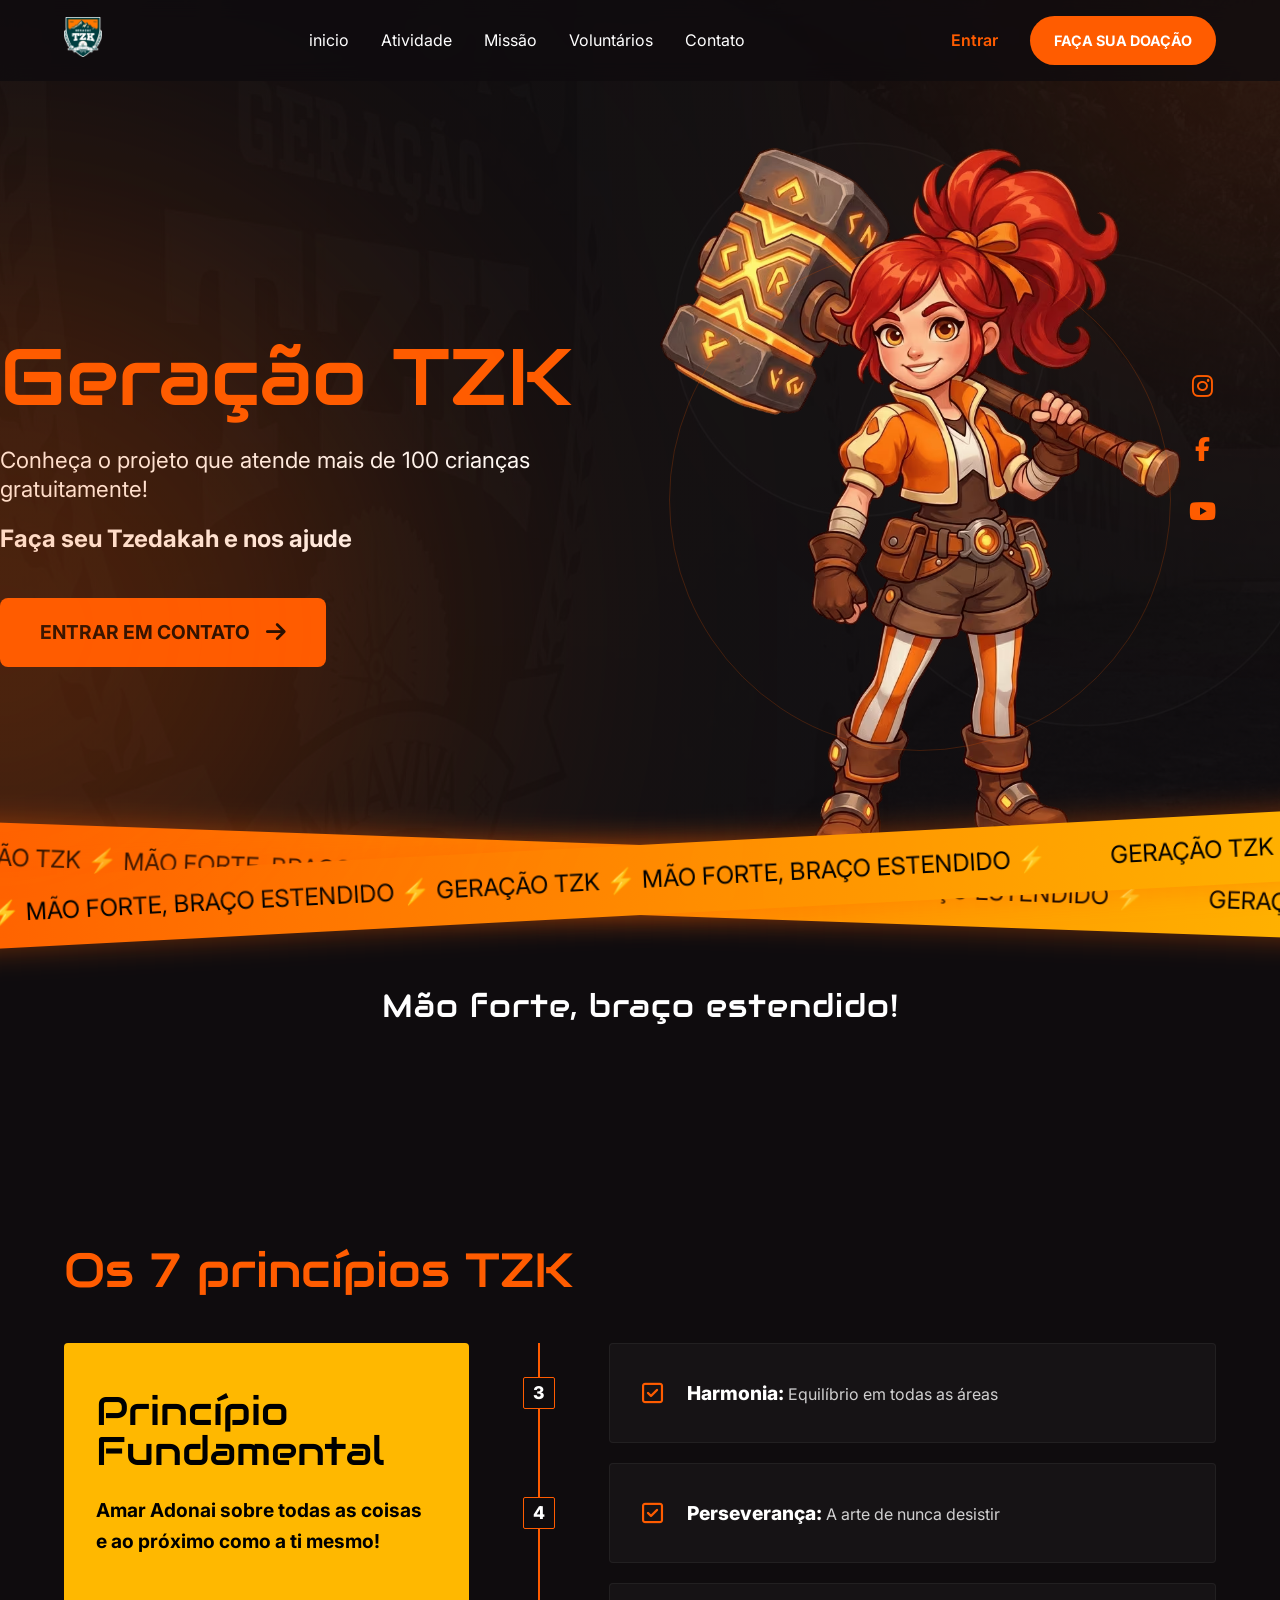
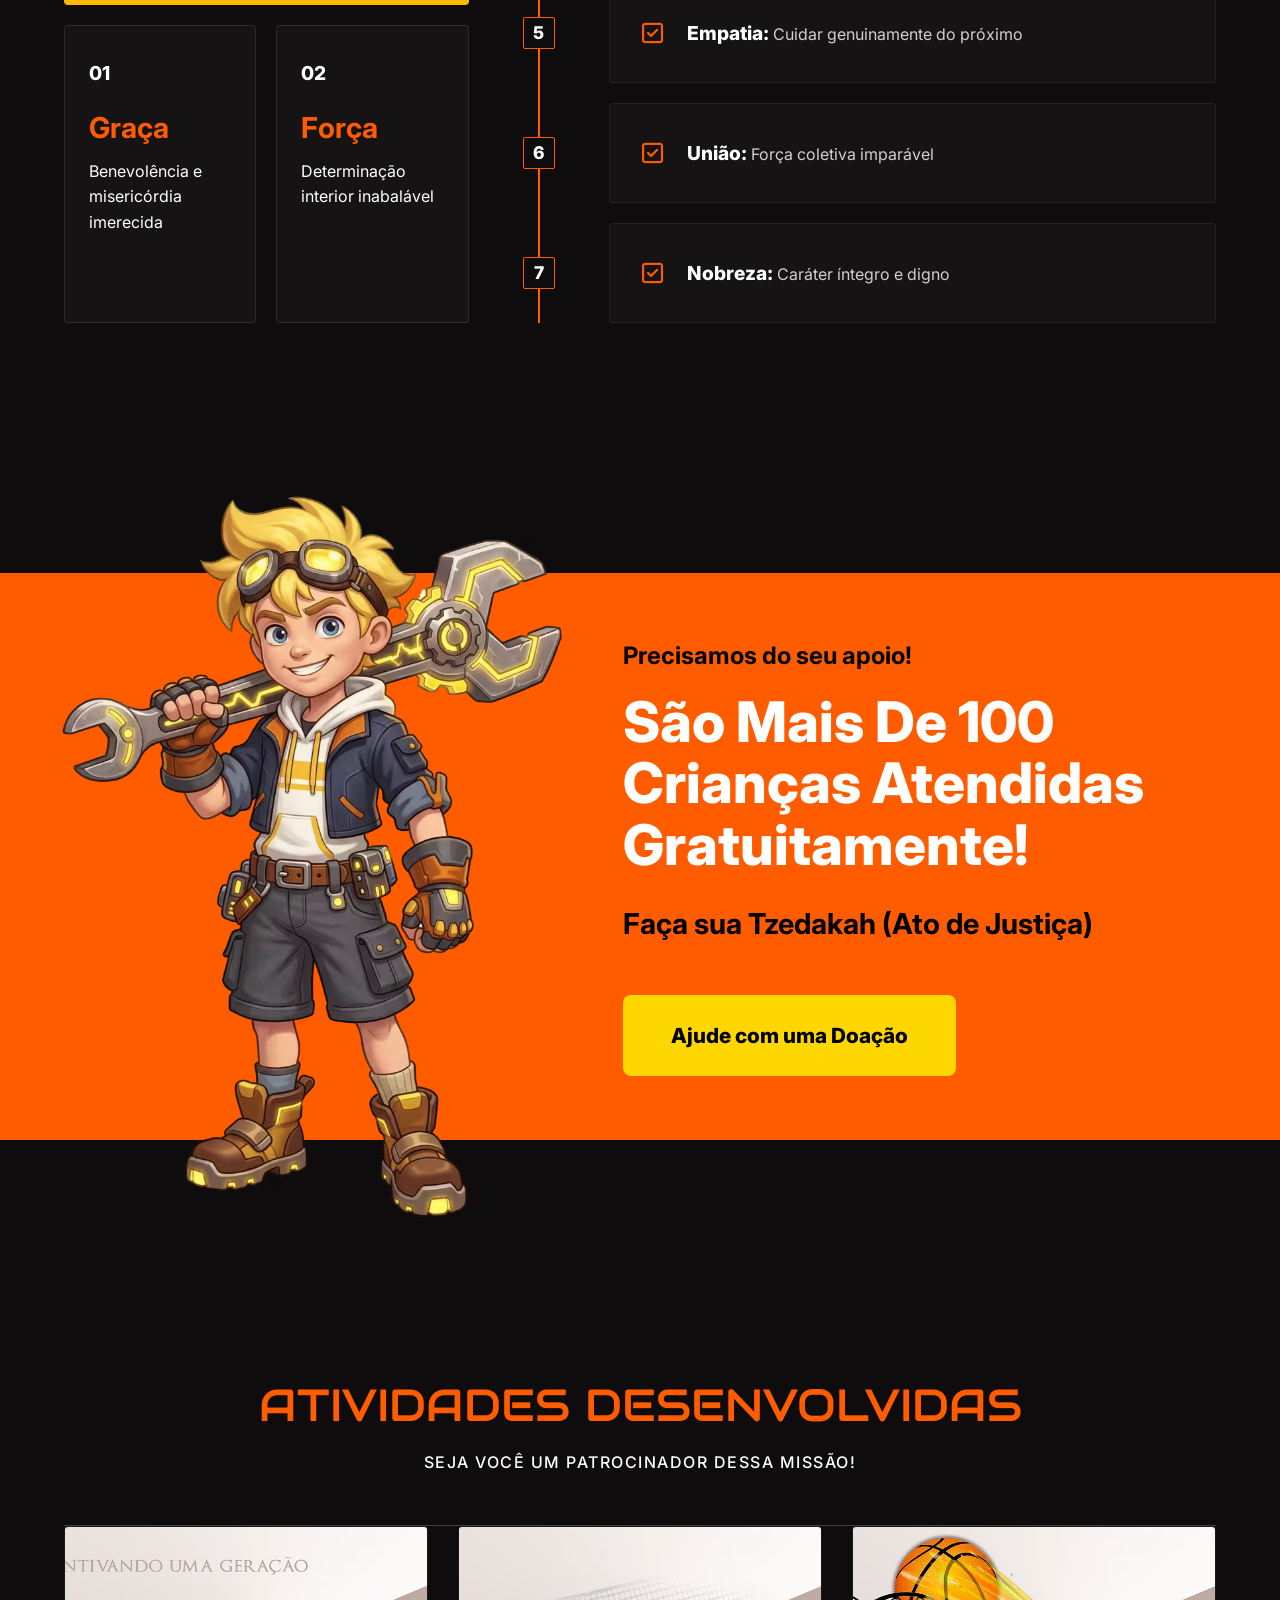
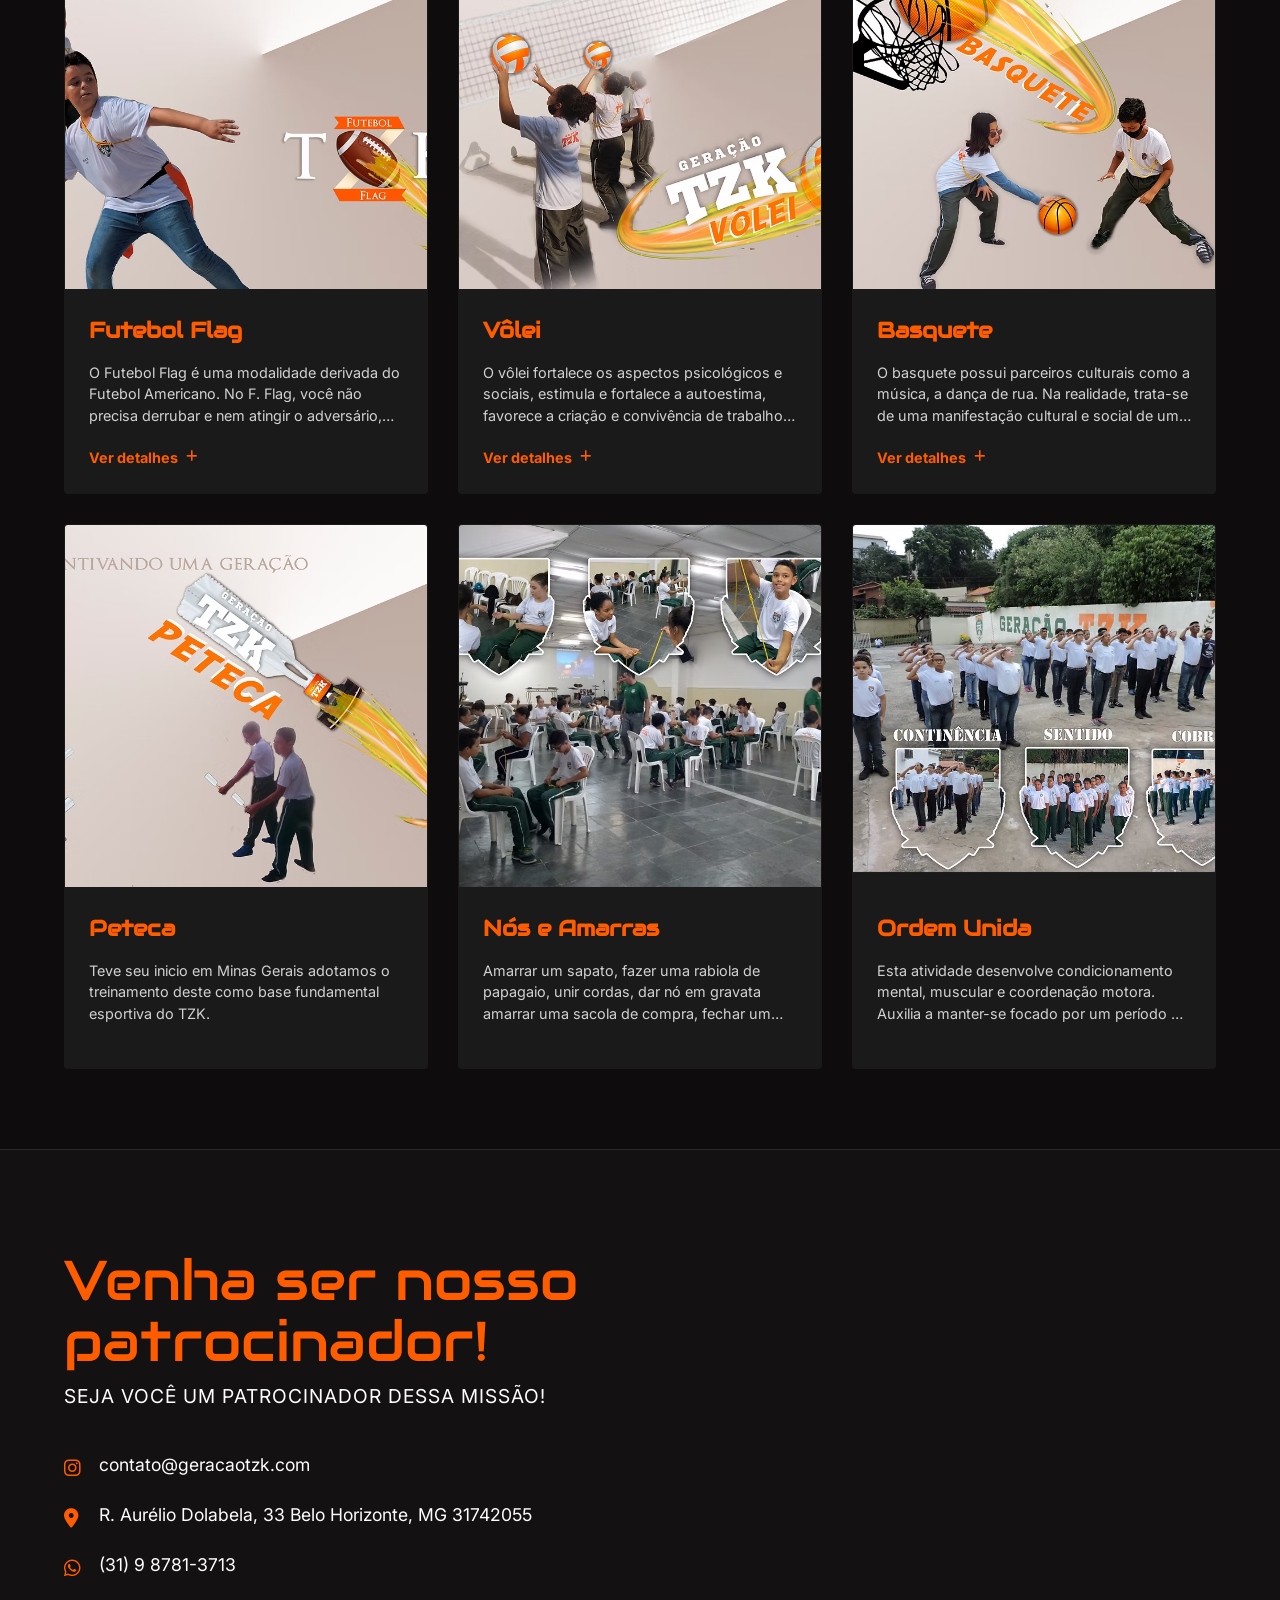
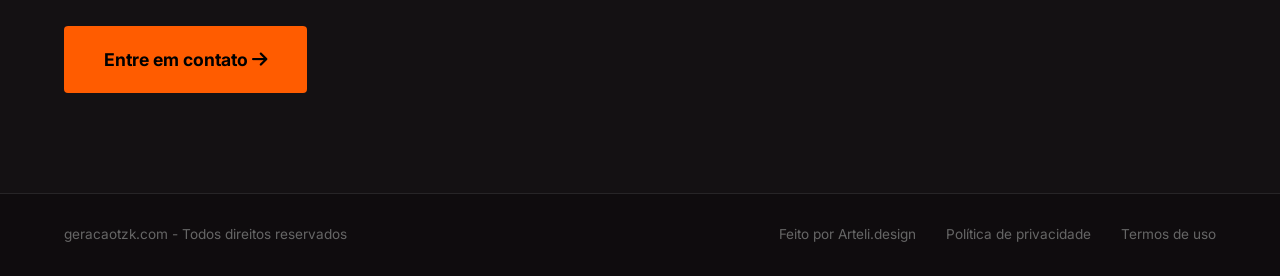
==== index.html @ a8cd104a "Add files via upload" ====
<!DOCTYPE html>
<html lang="pt-br">
<head>
    <meta charset="UTF-8">
    <meta name="viewport" content="width=device-width, initial-scale=1.0">
    <title>Geração TZK - Mão forte, braço estendido!</title>
    <meta name="description" content="Geração TZK - Contribuindo para a educação de jovens através de valores, esportes e atos de justiça (Tzedakah). Conheça nossos projetos sociais em Belo Horizonte.">
    <meta name="keywords" content="Geração TZK, Tzedakah, projeto social, Belo Horizonte, educação de jovens, esportes, voluntariado, doação">
    <link rel="canonical" href="https://geracaotzk.com/">
    
    <!-- Open Graph / Facebook -->
    <meta property="og:type" content="website">
    <meta property="og:url" content="https://geracaotzk.com/">
    <meta property="og:title" content="Geração TZK - Mão forte, braço estendido!">
    <meta property="og:description" content="Contribuindo para a educação de jovens através de valores, esportes e atos de justiça.">
    <meta property="og:image" content="https://geracaotzk.com/Assets/logotipo.png">

    <!-- Twitter -->
    <meta property="twitter:card" content="summary_large_image">
    <meta property="twitter:url" content="https://geracaotzk.com/">
    <meta property="twitter:title" content="Geração TZK - Mão forte, braço estendido!">
    <meta property="twitter:description" content="Contribuindo para a educação de jovens através de valores, esportes e atos de justiça.">
    <meta property="twitter:image" content="https://geracaotzk.com/Assets/logotipo.png">

    <!-- Google Fonts: Inter -->
    <link rel="preconnect" href="https://fonts.googleapis.com">
    <link rel="preconnect" href="https://fonts.gstatic.com" crossorigin>
    <link href="https://fonts.googleapis.com/css2?family=Inter:wght@400;500;600;700;800&family=Audiowide&display=swap" rel="stylesheet">
    <!-- Font Awesome for Icons -->
    <link rel="stylesheet" href="https://cdnjs.cloudflare.com/ajax/libs/font-awesome/6.5.1/css/all.min.css">
    <link rel="stylesheet" href="style2.css?v=2">
</head>
<body>
    <header>
        <div class="glow-container">
            <div class="glow-spot spot-hero-left"></div>
            <div class="glow-spot spot-hero-right"></div>
        </div>
        <nav>
            <div class="container">
                <div class="logo">
                    <img src="./Assets/logotipo.png" alt="Geração TZK Logo">
                </div>
                
                <ul class="nav-links">
                    <li><a href="index.html">inicio</a></li>
                    <li><a href="atividades.html">Atividade</a></li>
                    <li><a href="missao.html">Missão</a></li>
                    <li><a href="voluntarios.html">Voluntários</a></li>
                    <li><a href="index.html#main-footer">Contato</a></li>
                </ul>

                <div class="nav-actions">
                    <a href="#login" class="login-link">Entrar</a>
                    <a href="#doacao" class="donate-btn">FAÇA SUA DOAÇÃO</a>
                </div>

                <div class="mobile-menu-btn">
                    <i class="fa-solid fa-bars"></i>
                </div>
            </div>
        </nav>
    </header>

    <main>
        <!-- Hero Section -->
        <section id="inicio" class="hero">
            <div class="hero-central-glow"></div>
            <div class="container">
                <div class="hero-content">
                    <h1>Geração TZK</h1>
                    <p class="subtitle">
                        Conheça o projeto que atende mais de 100 crianças gratuitamente!
                    </p>
                    <p class="cta-text">
                        <strong>Faça seu Tzedakah e nos ajude</strong>
                    </p>
                    <a href="#contato" class="btn-contact">
                        ENTRAR EM CONTATO <i class="fa-solid fa-arrow-right"></i>
                    </a>
                </div>

                <div class="hero-visual">
                    <picture>
                        <source srcset="./Assets/personagens/female_1_full.avif" type="image/avif">
                        <img src="./Assets/personagens/female_1_full.webp" alt="Geração TZK Hero Character">
                    </picture>
                </div>
            </div>

            <!-- Social Sidebar -->
            <div class="social-sidebar">
                <a href="#" target="_blank"><i class="fa-brands fa-instagram"></i></a>
                <a href="#" target="_blank"><i class="fa-brands fa-facebook-f"></i></a>
                <a href="#" target="_blank"><i class="fa-brands fa-youtube"></i></a>
            </div>
        </section>

        <!-- Divider Section (Marquee) -->
        <section class="divider-section">
            <div class="marquee-wrapper">
                <div class="textoinfinito marquee-bar">
                    <span>Geração TZK ⚡ Mão forte, braço estendido ⚡ Geração TZK ⚡ Mão forte, braço estendido ⚡</span>
                </div>
                <div class="textoinfinito1 marquee-bar">
                    <span>Geração TZK ⚡ Mão forte, braço estendido ⚡ Geração TZK ⚡ Mão forte, braço estendido ⚡</span>
                </div>
            </div>

            <div class="motto-container">
                <h2 class="audiowide-text">Mão forte, braço estendido!</h2>
            </div>
        </section>

        <!-- 7 Principles Section -->
        <section id="principios" class="principios-section">
            <div class="container">
                <h2 class="section-title">Os 7 princípios TZK</h2>
                
                <div class="principios-grid">
                    <!-- Left Column -->
                    <div class="col-left">
                        <div class="card-fundamental">
                            <h3>Princípio<br>Fundamental</h3>
                            <p>Amar Adonai sobre todas as coisas e ao próximo como a ti mesmo!</p>
                        </div>
                        <div class="cards-row">
                            <div class="card-small">
                                <span class="number">01</span>
                                <h4>Graça</h4>
                                <p>Benevolência e misericórdia imerecida</p>
                            </div>
                            <div class="card-small">
                                <span class="number">02</span>
                                <h4>Força</h4>
                                <p>Determinação interior inabalável</p>
                            </div>
                        </div>
                    </div>

                    <!-- Timeline Column -->
                    <div class="col-timeline">
                        <div class="timeline-line"></div>
                        <div class="timeline-nodes">
                            <div class="node">3</div>
                            <div class="node">4</div>
                            <div class="node">5</div>
                            <div class="node">6</div>
                            <div class="node">7</div>
                        </div>
                    </div>

                    <!-- Right Column -->
                    <div class="col-right">
                        <div class="card-item">
                            <i class="fa-regular fa-square-check"></i>
                            <div class="card-item-content">
                                <h5>Harmonia:</h5>
                                <span>Equilíbrio em todas as áreas</span>
                            </div>
                        </div>
                        <div class="card-item">
                            <i class="fa-regular fa-square-check"></i>
                            <div class="card-item-content">
                                <h5>Perseverança:</h5>
                                <span>A arte de nunca desistir</span>
                            </div>
                        </div>
                        <div class="card-item">
                            <i class="fa-regular fa-square-check"></i>
                            <div class="card-item-content">
                                <h5>Empatia:</h5>
                                <span>Cuidar genuinamente do próximo</span>
                            </div>
                        </div>
                        <div class="card-item">
                            <i class="fa-regular fa-square-check"></i>
                            <div class="card-item-content">
                                <h5>União:</h5>
                                <span>Força coletiva imparável</span>
                            </div>
                        </div>
                        <div class="card-item">
                            <i class="fa-regular fa-square-check"></i>
                            <div class="card-item-content">
                                <h5>Nobreza:</h5>
                                <span>Caráter íntegro e digno</span>
                            </div>
                        </div>
                    </div>
                </div>
            </div>
        </section>

        <!-- Sponsors Section -->
        <section class="sponsors-section">
            <div class="container">
                <div class="sponsors-container">
                    <p class="sponsors-title">Patrocinadores</p>
                    <div class="sponsors-marquee">
                        <!-- Os logotipos serão carregados dinamicamente via Google Sheets -->
                    </div>
                </div>
            </div>
        </section>

        <!-- Support Section -->
        <section class="support-section">
            <div class="support-banner">
                <div class="container support-container">
                    <div class="support-visual">
                        <picture>
                            <source srcset="./Assets/personagens/male_5_full.avif" type="image/avif">
                            <img src="./Assets/personagens/male_5_full.webp" alt="Zet Character SUPPORT" class="pop-out-character">
                        </picture>
                    </div>
                    <div class="support-content">
                        <p class="support-label">Precisamos do seu apoio!</p>
                        <h2 class="support-title">São Mais de 100 Crianças Atendidas Gratuitamente!</h2>
                        <p class="support-sub">Faça sua Tzedakah (Ato de Justiça)</p>
                        <a href="#doacao" class="donate-btn-large">Ajude com uma Doação</a>
                    </div>
                </div>
            </div>
        </section>

        <!-- Activities Section -->
        <section id="atividades" class="activities-section">
            <div class="container">
                <div class="section-header text-center">
                    <h2 class="audiowide-font">Atividades Desenvolvidas</h2>
                    <p>SEJA VOCÊ UM PATROCINADOR DESSA MISSÃO!</p>
                </div>

                <div class="activities-grid">
                    <!-- Activity Card 1 -->
                    <div class="activity-card" data-title="Futebol Flag" data-img="./Assets/atividades/Futebol flag.avif">
                        <div class="card-img-wrapper">
                            <img src="./Assets/atividades/Futebol flag.avif" alt="Futebol Flag">
                        </div>
                        <div class="activity-info">
                            <h3>Futebol Flag</h3>
                            <p class="truncate-text">O Futebol Flag é uma modalidade derivada do Futebol Americano. No F. Flag, você não precisa derrubar e nem atingir o adversário, basta retirar uma das fitas que os atletas usam presas na cintura e a jogada é encerrada. Por consequência é uma modalidade mais acessível e menos “intimidadora” para todas as idades e tipos físicos. Também mais acessível economicamente, afinal, para jogar basta uma bola, cinto de flags e pessoas prontas para se divertir.</p>
                            <div class="ver-detalhes">Ver detalhes <i class="fa-solid fa-plus"></i></div>
                        </div>
                    </div>

                    <!-- Activity Card 2 -->
                    <div class="activity-card" data-title="Vôlei" data-img="./Assets/atividades/volei.avif">
                        <div class="card-img-wrapper">
                            <img src="./Assets/atividades/volei.avif" alt="Vôlei">
                        </div>
                        <div class="activity-info">
                            <h3>Vôlei</h3>
                            <p class="truncate-text">O vôlei fortalece os aspectos psicológicos e sociais, estimula e fortalece a autoestima, favorece a criação e convivência de trabalhos em equipe, valorizando a organização e autodisciplina, fatores colaboradores para o incentivo ao desenvolvimento dos aspectos formadores da cidadania.</p>
                            <div class="ver-detalhes">Ver detalhes <i class="fa-solid fa-plus"></i></div>
                        </div>
                    </div>

                    <!-- Activity Card 3 -->
                    <div class="activity-card" data-title="Basquete" data-img="./Assets/atividades/basquete-v2.avif">
                        <div class="card-img-wrapper">
                            <img src="./Assets/atividades/basquete-v2.avif" alt="Basquete">
                        </div>
                        <div class="activity-info">
                            <h3>Basquete</h3>
                            <p class="truncate-text">O basquete possui parceiros culturais como a música, a dança de rua. Na realidade, trata-se de uma manifestação cultural e social de uma parte da população que faz das artes e dos esportes uma forma de expressão, sociais e culturais.</p>
                            <div class="ver-detalhes">Ver detalhes <i class="fa-solid fa-plus"></i></div>
                        </div>
                    </div>

                    <!-- Activity Card 4 -->
                    <div class="activity-card" data-title="Peteca" data-img="./Assets/atividades/peteca-v2.avif">
                        <div class="card-img-wrapper">
                            <img src="./Assets/atividades/peteca-v2.avif" alt="Peteca">
                        </div>
                        <div class="activity-info">
                            <h3>Peteca</h3>
                            <p class="truncate-text">Teve seu inicio em Minas Gerais adotamos o treinamento deste como base fundamental esportiva do TZK.</p>
                        </div>
                    </div>

                    <!-- Activity Card 5 -->
                    <div class="activity-card" data-title="Nós e Amarras" data-img="./Assets/atividades/amarras-v2.avif">
                        <div class="card-img-wrapper">
                            <img src="./Assets/atividades/amarras-v2.avif" alt="Amarras">
                        </div>
                        <div class="activity-info">
                            <h3>Nós e Amarras</h3>
                            <p class="truncate-text">Amarrar um sapato, fazer uma rabiola de papagaio, unir cordas, dar nó em gravata amarrar uma sacola de compra, fechar um saco de lixo, amarrar uma carga. Veja, em tudo isso se usa nós e amarras. Melhora a concentração e memorização!</p>
                        </div>
                    </div>

                    <!-- Activity Card 6 -->
                    <div class="activity-card" data-title="Ordem Unida" data-img="./Assets/atividades/ordem-v2.avif">
                        <div class="card-img-wrapper">
                            <img src="./Assets/atividades/ordem-v2.avif" alt="Ordem Unida">
                        </div>
                        <div class="activity-info">
                            <h3>Ordem Unida</h3>
                            <p class="truncate-text">Esta atividade desenvolve condicionamento mental, muscular e coordenação motora. Auxilia a manter-se focado por um período de tempo.</p>
                        </div>
                    </div>
                </div>
            </div>
        </section>
    </main>

    <!-- Activity Modal -->
    <div id="activityModal" class="modal">
        <div class="modal-content">
            <span class="close-modal">&times;</span>
            <div class="modal-body">
                <div class="modal-img">
                    <img id="modalImg" src="" alt="">
                </div>
                <div class="modal-text">
                    <h2 id="modalTitle"></h2>
                    <p id="modalDescription"></p>
                </div>
            </div>
        </div>
    </div>

    <!-- Footer Section -->
    <footer id="main-footer" class="main-footer">
        <!-- Main Footer Block -->
        <div class="footer-main-block">
            <div class="container footer-grid">
                <div class="footer-content">
                    <h2 class="audiowide-font">Venha ser nosso<br>patrocinador!</h2>
                    <p class="footer-subtitle">SEJA VOCÊ UM PATROCINADOR DESSA MISSÃO!</p>
                    
                    <div class="footer-contact-list">
                        <div class="contact-item-simple">
                            <i class="fa-brands fa-instagram"></i>
                            <a href="mailto:contato@geracaotzk.com">contato@geracaotzk.com</a>
                        </div>
                        <div class="contact-item-simple">
                            <i class="fa-solid fa-location-dot"></i>
                            <span>R. Aurélio Dolabela, 33 Belo Horizonte, MG 31742055</span>
                        </div>
                        <div class="contact-item-simple">
                            <i class="fa-brands fa-whatsapp"></i>
                            <a href="https://wa.me/5531987813713" target="_blank">(31) 9 8781-3713</a>
                        </div>
                    </div>

                    <a href="https://wa.me/5531987813713" target="_blank" class="cta-btn-footer">
                        Entre em contato <i class="fa-solid fa-arrow-right"></i>
                    </a>
                </div>
                <div class="footer-map">
                    <iframe 
                        src="https://www.google.com/maps/embed?pb=!1m18!1m12!1m3!1d3753.1118679058444!2d-43.92983758963503!3d-19.832961530263654!2m3!1f0!2f0!3f0!3m2!1i1024!2i768!4f13.1!3m3!1m2!1s0xa697a26f554763%3A0x6b772097e3ce013b!2sR.%20Aur%C3%A9lio%20Dolabela%2C%2033%20-%20Floramar%2C%20Belo%20Horizonte%20-%20MG%2C%2031742-055%2C%20Brasil!5e0!3m2!1spt-BR!2sbr!4v1713500000000!5m2!1spt-BR!2sbr" 
                        width="100%" height="350" style="border:0;" allowfullscreen="" loading="lazy" referrerpolicy="no-referrer-when-downgrade">
                    </iframe>
                </div>
            </div>
        </div>

        <!-- Bottom Footer Block -->
        <div class="footer-bottom">
            <div class="container footer-bottom-flex">
                <div class="footer-copy">
                    geracaotzk.com - Todos direitos reservados
                </div>
                <div class="footer-links">
                    <span>Feito por Arteli.design</span>
                    <a href="politica-privacidade.html">Política de privacidade</a>
                    <a href="termos-uso.html">Termos de uso</a>
                </div>
            </div>
        </div>
    </footer>

    <script src="script.js"></script>
</body>
</html>
---- style2.css ----
/* Design System Tokens */
:root {
    --bg-base: #0F0C0E;
    --primary: #FF5C00;
    --primary-hover: #E65300;
    --text-white: #FFFFFF;
    --text-muted: rgba(255, 255, 255, 0.8);
    --font-main: 'Inter', sans-serif;
    --transition: all 0.3s ease;
}

/* Reset */
* {
    margin: 0;
    padding: 0;
    box-sizing: border-box;
}

.audiowide-font {
    font-family: 'Audiowide', cursive !important;
    font-weight: 400 !important; /* Força o peso regular em qualquer tag (h1, h2, etc) */
}

body {
    background-color: var(--bg-base);
    color: var(--text-white);
    font-family: var(--font-main);
    line-height: 1.6;
    overflow-x: hidden;
    position: relative;
}

/* Background Pulsing Glows */
.glow-container {
    position: absolute;
    top: 0;
    left: 0;
    width: 100%;
    height: 100vh;
    z-index: -1;
    pointer-events: none;
    overflow: hidden;
}

.glow-spot {
    position: absolute;
    border-radius: 100%;
    filter: blur(150px);
    mix-blend-mode: screen;
    animation: luz 5s infinite;
    background: var(--primary);
}

.spot-hero-left {
    top: 70%;
    left: 0;
    width: 800px;
    height: 800px;
    opacity: 0.25;
    transform: translate(-50%, -50%);
}

.hero-central-glow {
    position: absolute;
    top: 50%;
    left: 45%;
    transform: translate(-50%, -50%);
    width: 300px;
    height: 360px;
    background: var(--primary);
    filter: blur(120px);
    opacity: 0.3;
    z-index: -1;
    border-radius: 100%;
    mix-blend-mode: screen;
    animation: luz 5s infinite;
    pointer-events: none;
}



.spot-hero-right {
    top: 0;
    right: 0;
    width: 600px;
    height: 600px;
    opacity: 0.15;
    animation-delay: 3s;
    transform: translate(50%, -50%);
}
@keyframes luz {
    0%, 100% { opacity: 0; }
    50% { opacity: 0.3; }
}

a {
    text-decoration: none;
    color: inherit;
    transition: var(--transition);
}

ul {
    list-style: none;
}

button {
    cursor: pointer;
    border: none;
    font-family: inherit;
    transition: var(--transition);
}

/* Layout Containers */
.container {
    max-width: 1440px;
    margin: 0 auto;
    padding: 0 4rem;
}

/* Header */
header {
    position: fixed;
    top: 0;
    left: 0;
    width: 100%;
    z-index: 1000;
    padding: 1rem 0;
    background: transparent;
}

header::before {
    content: '';
    position: absolute;
    top: 0;
    left: 0;
    width: 100%;
    height: 100%;
    background: rgba(15, 12, 14, 0.8);
    backdrop-filter: blur(10px);
    z-index: 1;
}

nav .container {
    display: flex;
    justify-content: space-between;
    align-items: center;
    position: relative;
    z-index: 10;
}

.logo img {
    height: 40px;
}

.nav-links {
    display: flex;
    gap: 2rem;
    align-items: center;
}

.nav-links a:hover {
    color: var(--primary);
}

.nav-actions {
    display: flex;
    align-items: center;
    gap: 2rem;
}

.login-link {
    color: var(--primary);
    font-weight: 600;
}

.donate-btn {
    background-color: var(--primary);
    color: white;
    padding: 0.8rem 1.5rem;
    border-radius: 50px;
    font-weight: 700;
    font-size: 0.9rem;
}

.donate-btn:hover {
    background-color: var(--primary-hover);
    transform: translateY(-2px);
}

/* Hero Section */
.hero {
    min-height: 100vh;
    padding-top: 100px;
    display: flex;
    align-items: center;
    position: relative;
    background: linear-gradient(rgba(15, 12, 14, 0.7), rgba(15, 12, 14, 0.7)), 
                url('./Assets/BG-Desktop.jpg');
    background-size: cover;
    background-position: center;
}

.hero .container {
    display: grid;
    grid-template-columns: 1fr 1fr;
    align-items: center;
    gap: 2rem;
    position: relative;
    z-index: 10;
    padding-left: 0; /* Alinha o conteúdo com o logo no header */
}

.hero-content {
    max-width: 600px;
}

.hero-content h1 {
    font-family: 'Audiowide', cursive; /* Aplicando Audiowide na Hero conforme design premium */
    font-size: 5rem;
    color: var(--primary);
    line-height: 1.1;
    margin-bottom: 1.5rem;
    font-weight: 400; /* Regular */
    text-transform: capitalize;
}

.hero-content .subtitle {
    font-size: 1.4rem;
    margin-bottom: 1rem;
    line-height: 1.3;
}

.hero-content .cta-text {
    font-size: 1.5rem;
    font-weight: 700;
    margin-bottom: 2.5rem;
}

.btn-contact {
    display: inline-flex;
    align-items: center;
    gap: 1rem;
    background-color: var(--primary);
    color: #000;
    padding: 1.2rem 2.5rem;
    border-radius: 8px;
    font-weight: 700;
    font-size: 1.2rem;
}

.btn-contact i {
    font-size: 1.4rem;
}

.btn-contact:hover {
    background-color: var(--primary-hover);
    transform: scale(1.05);
}

/* Hero Right Side */
.hero-visual {
    position: relative;
    display: flex;
    justify-content: center;
    align-items: center;
}

.hero-visual img {
    width: 100%;
    max-width: 600px;
    z-index: 10;
}

.hero-visual::before {
    content: '';
    position: absolute;
    width: 500px;
    height: 500px;
    border-radius: 50%;
    border: 1px solid rgba(255, 92, 0, 0.2);
    z-index: 5;
}

/* Social Sidebar */
.social-sidebar {
    position: absolute;
    right: 4rem;
    top: 50%;
    transform: translateY(-50%);
    display: flex;
    flex-direction: column;
    align-items: center; /* Centraliza os ícones entre si */
    gap: 1.5rem;
    z-index: 10;
}

.social-sidebar a {
    font-size: 1.5rem;
    color: var(--primary);
}

.social-sidebar a:hover {
    color: white;
}

/* Divider Section (Marquee) */
.divider-section {
    position: relative;
    padding: 100px 0;
    margin-top: -120px;
    z-index: 10;
    background-color: transparent;
    overflow: hidden; /* Mantém a correção de sangria lateral */
}

.marquee-wrapper {
    position: relative;
    display: flex;
    align-items: center;
}

.marquee-bar {
    position: absolute;
    width: 120%;
    left: -10%;
    padding: 1rem 0;
    color: #000;
    font-weight: 400; /* Regular */
    font-size: 1.5rem; /* Slogan maior */
    text-transform: uppercase;
    white-space: nowrap;
    display: flex;
    align-items: center;
    box-shadow: 0 0 30px rgba(255, 92, 0, 0.4);
    background: linear-gradient(90deg, #FF5C00, #FFB800, #FF5C00);
    background-size: 200% auto;
    animation: gradientMove 3s linear infinite;
}

@keyframes gradientMove {
    0% { background-position: 0% 50%; }
    100% { background-position: 100% 50%; }
}

.textoinfinito {
    transform: rotate(-3deg);
    z-index: 2;
}

.textoinfinito1 {
    transform: rotate(2deg);
    z-index: 1;
}

.marquee-bar span {
    display: inline-flex;
    padding-right: 2rem;
}

.motto-container {
    text-align: center;
    padding: 0 2rem;
}

.audiowide-text {
    font-family: 'Audiowide', cursive;
    font-size: 2rem;
    color: var(--text-white);
    text-transform: none;
    letter-spacing: 1px;
    margin-top: 80px; /* Aumentado para dar respiro das barras */
    padding-top: 20px;
    font-weight: 400 !important; /* Força o peso regular */
}

/* 7 Principles Section */
.principios-section {
    padding: 100px 0;
    background-color: var(--bg-base);
}

.principios-section .section-title {
    font-family: 'Audiowide', cursive;
    font-size: 3rem;
    color: var(--primary);
    margin-bottom: 25px; 
    text-align: left;
    font-weight: 400; /* Regular */
}

.principios-grid {
    display: grid;
    grid-template-columns: 1fr 60px 1.5fr;
    gap: 40px;
    align-items: stretch; /* Garante que as colunas tenham a mesma altura */
    padding-top: 10px;
}

/* Left Col */
.col-left {
    display: flex;
    flex-direction: column;
    gap: 20px;
}

.card-fundamental {
    background-color: #FFB800;
    color: #000;
    padding: 3rem 2rem;
    border-radius: 4px;
}

.card-fundamental h3 {
    font-family: 'Audiowide', cursive;
    font-size: 2.5rem;
    line-height: 1;
    margin-bottom: 1.5rem;
    font-weight: 400; /* Regular */
}

.card-fundamental p {
    font-weight: 700;
    font-size: 1.2rem;
}

.cards-row {
    flex-grow: 1; /* Faz os cards 01 e 02 preencherem o espaço vertical restante */
    display: grid;
    grid-template-columns: 1fr 1fr;
    gap: 20px;
}

.card-small {
    background: rgba(255, 255, 255, 0.03);
    border: 1px solid rgba(255, 255, 255, 0.1);
    padding: 2rem 1.5rem;
    border-radius: 4px;
    display: flex;
    flex-direction: column;
    height: 100%;
    transition: var(--transition);
}

.card-small:hover {
    border: 1px solid rgba(247, 76, 0, 0.6); /* Borda laranja 60% opacidade no hover */
}

.card-small .number {
    display: block;
    font-size: 1.2rem;
    font-weight: 800;
    margin-bottom: 1rem;
}

.card-small h4 {
    color: var(--primary);
    font-size: 1.8rem;
    margin-bottom: 0.5rem;
}

/* Timeline Col */
.col-timeline {
    position: relative;
    height: 100%;
    display: flex;
    flex-direction: column;
    align-items: center;
}

.timeline-line {
    position: absolute;
    width: 2px;
    background-color: var(--primary);
    top: 0;
    bottom: 0;
    z-index: 1;
}

.timeline-nodes {
    display: flex;
    flex-direction: column;
    gap: 88px; /* Calculado: 100px (min-height do card) + 20px (gap) - 32px (altura do nó) */
    padding-top: 34px; /* Centraliza o primeiro nó (32px) no centro do primeiro card (100px) */
    z-index: 2;
}

.node {
    width: 32px;
    height: 32px;
    background-color: var(--bg-base);
    color: white;
    display: flex;
    justify-content: center;
    align-items: center;
    font-weight: 800;
    font-size: 1.1rem;
    border: 1.5px solid var(--primary);
    border-radius: 2px;
    flex-shrink: 0;
}

/* Right Col */
.col-right {
    display: flex;
    flex-direction: column;
    gap: 20px;
}

.card-item {
    background: rgba(255, 255, 255, 0.03);
    border: 1px solid rgba(255, 255, 255, 0.05);
    padding: 1.2rem 2rem;
    display: flex;
    align-items: center;
    gap: 1.5rem;
    border-radius: 4px;
    min-height: 100px;
    transition: var(--transition);
}

.card-item:hover {
    border: 1px solid rgba(247, 76, 0, 0.6); /* Borda laranja 60% opacidade no hover */
}

.card-item i {
    color: var(--primary);
    font-size: 1.5rem;
}

.card-item h5 {
    font-size: 1.2rem;
    font-weight: 800;
    display: inline;
}

.card-item-content span {
    color: var(--text-muted);
}

/* Sponsors Section */
.sponsors-section {
    padding-bottom: 100px;
}

.sponsors-title {
    color: #000;
    font-size: 1.3rem;
    font-weight: 800;
    margin-bottom: 15px;
    font-family: 'Audiowide', cursive;
    text-transform: uppercase;
    letter-spacing: 1px;
    text-align: center;
}

.sponsors-container {
    background-color: var(--primary);
    padding: 20px 0;
    border-radius: 20px;
    overflow: hidden;
    display: flex;
    flex-direction: column;
    align-items: center;
}

.sponsors-marquee {
    width: 100%;
    display: flex;
    align-items: center;
}

.marquee-unit {
    display: flex;
    align-items: center;
    gap: 0;
    padding-right: 0;
}

.sponsors-marquee img {
    height: 70px;
    width: 180px;
    object-fit: contain;
    opacity: 0.95;
    transition: var(--transition);
    margin: 0 10px;
}

.sponsors-marquee img:hover {
    opacity: 1;
    transform: scale(1.1);
}

/* Responsive updates for sponsors */
@media (max-width: 768px) {
    .sponsors-container {
        padding: 1.5rem 0;
    }
    .sponsors-marquee img {
        height: 35px;
    }
    .sponsors-marquee {
        gap: 2rem;
    }
}
/* Support Section */
.support-section {
    padding: 150px 0; /* Espaço para o transbordo do personagem */
    position: relative;
    background-color: var(--bg-base);
}

.support-banner {
    background-color: var(--primary);
    width: 100%;
}

.support-container {
    display: grid;
    grid-template-columns: 1fr 1.2fr;
    gap: 4rem;
    align-items: center;
    position: relative;
    min-height: 400px;
}

.support-visual {
    position: relative;
    height: 100%;
    display: flex;
    justify-content: flex-end;
    align-items: center;
}

.pop-out-character {
    width: 100%;
    max-width: 550px;
    height: auto;
    position: absolute;
    bottom: -100px; /* Transborda para baixo */
    left: 0;
    z-index: 5;
    /* Fazendo a imagem transbordar para cima também calculando o tamanho */
    transform: scale(1.2); 
    transform-origin: bottom;
}

.support-content {
    padding: 4rem 0;
    z-index: 2;
}

.support-label {
    color: #000;
    font-size: 1.5rem;
    font-weight: 700;
    margin-bottom: 1rem;
}

.support-title {
    color: #FFF;
    font-size: 3.5rem;
    line-height: 1.1;
    margin-bottom: 1.5rem;
    font-weight: 800;
    text-transform: capitalize;
}

.support-sub {
    color: #000;
    font-size: 1.8rem;
    font-weight: 700;
    margin-bottom: 3rem;
}

.donate-btn-large {
    display: inline-block;
    background-color: #FFD700; /* Yellow */
    color: #000;
    padding: 1.5rem 3rem;
    border-radius: 8px;
    font-weight: 800;
    font-size: 1.3rem;
    transition: var(--transition);
}

.donate-btn-large:hover {
    background-color: #FFC000;
    transform: translateY(-5px) scale(1.02);
}

/* Responsividade para Suporte */
@media (max-width: 1024px) {
    .support-container {
        grid-template-columns: 1fr;
        text-align: center;
        padding: 2rem;
        gap: 1rem;
    }
    .support-visual {
        display: flex;
        justify-content: center;
        margin-bottom: 0;
    }

    .support-content {
        padding: 2rem 0;
    }
    .support-visual .pop-out-character {
        max-width: 250px;
        position: relative !important;
        bottom: auto !important;
        left: auto !important;
        transform: none !important;
        margin: 0 auto;
    }
    .support-title {
        font-size: 2.5rem;
    }
}
.section-header {
    text-align: center;
    margin-bottom: 3rem;
}

.section-header h2 {
    color: var(--primary);
    font-family: 'Audiowide', cursive;
    font-size: 2.8rem;
    text-transform: uppercase;
    margin-bottom: 0.5rem;
    font-weight: 400; /* Regular */
}

.section-header p {
    color: var(--text-white);
    font-size: 1rem;
    letter-spacing: 1.5px;
    font-weight: 500;
}

.activities-section {
    padding: 80px 0;
    background-color: var(--bg-base);
}

.activities-grid {
    border-top: 1px solid rgba(255, 255, 255, 0.2);
}

.footer-grid {
    display: grid;
    grid-template-columns: 1.2fr 1fr;
    gap: 60px;
    align-items: center;
}

.footer-content h2 {
    color: var(--primary);
    font-size: 3.5rem;
    line-height: 1.1;
    margin-bottom: 0.5rem;
}

.footer-subtitle {
    color: #FFF;
    font-size: 1.2rem;
    margin-bottom: 2.5rem;
    letter-spacing: 1px;
}

.footer-contact-list {
    margin-bottom: 2.5rem;
    display: flex;
    flex-direction: column;
    gap: 15px;
}

.contact-item-simple {
    display: flex;
    align-items: center;
    gap: 15px;
    color: #FFF;
}

.contact-item-simple i {
    color: var(--primary);
    font-size: 1.2rem;
    width: 20px;
}

.contact-item-simple a,
.contact-item-simple span {
    color: #FFF;
        height: 35px;
    }
    .sponsors-marquee {
        gap: 2rem;
    }
}
/* Support Section */
.support-section {
    padding: 150px 0; /* Espaço para o transbordo do personagem */
    position: relative;
    background-color: var(--bg-base);
}

.support-banner {
    background-color: var(--primary);
    width: 100%;
}

.support-container {
    display: grid;
    grid-template-columns: 1fr 1.2fr;
    gap: 4rem;
    align-items: center;
    position: relative;
    min-height: 400px;
}

.support-visual {
    position: relative;
    height: 100%;
    display: flex;
    justify-content: flex-end;
    align-items: center;
}

.pop-out-character {
    width: 100%;
    max-width: 550px;
    height: auto;
    position: absolute;
    bottom: -100px; /* Transborda para baixo */
    left: 0;
    z-index: 5;
    /* Fazendo a imagem transbordar para cima também calculando o tamanho */
    transform: scale(1.2); 
    transform-origin: bottom;
}

.support-content {
    padding: 4rem 0;
    z-index: 2;
}

.support-label {
    color: #000;
    font-size: 1.5rem;
    font-weight: 700;
    margin-bottom: 1rem;
}

.support-title {
    color: #FFF;
    font-size: 3.5rem;
    line-height: 1.1;
    margin-bottom: 1.5rem;
    font-weight: 800;
    text-transform: capitalize;
}

.support-sub {
    color: #000;
    font-size: 1.8rem;
    font-weight: 700;
    margin-bottom: 3rem;
}

.donate-btn-large {
    display: inline-block;
    background-color: #FFD700; /* Yellow */
    color: #000;
    padding: 1.5rem 3rem;
    border-radius: 8px;
    font-weight: 800;
    font-size: 1.3rem;
    transition: var(--transition);
}

.donate-btn-large:hover {
    background-color: #FFC000;
    transform: translateY(-5px) scale(1.02);
}

/* Responsividade para Suporte */
@media (max-width: 1024px) {
    .support-container {
        grid-template-columns: 1fr;
        text-align: center;
        padding: 2rem;
        gap: 1rem;
    }
    .support-visual {
        display: flex;
        justify-content: center;
        margin-bottom: 0;
    }

    .support-content {
        padding: 2rem 0;
    }
    .support-visual .pop-out-character {
        max-width: 250px;
        position: relative !important;
        bottom: auto !important;
        left: auto !important;
        transform: none !important;
        margin: 0 auto;
    }
    .support-title {
        font-size: 2.5rem;
    }
}
.section-header {
    text-align: center;
    margin-bottom: 3rem;
}

.section-header h2 {
    color: var(--primary);
    font-family: 'Audiowide', cursive;
    font-size: 2.8rem;
    text-transform: uppercase;
    margin-bottom: 0.5rem;
    font-weight: 400; /* Regular */
}

.section-header p {
    color: var(--text-white);
    font-size: 1rem;
    letter-spacing: 1.5px;
    font-weight: 500;
}

.activities-section {
    padding: 80px 0;
    background-color: var(--bg-base);
}

.activities-grid {
    display: grid;
    grid-template-columns: repeat(3, 1fr);
    gap: 30px;
    margin-top: 50px;
}

.activity-card {
    background: #1A1A1A;
    border-radius: 4px;
    overflow: hidden;
    cursor: pointer;
    transition: var(--transition);
    border: 1px solid rgba(255, 92, 0, 0);
    display: flex;
    flex-direction: column;
}

.activity-card:hover {
    transform: translateY(-10px);
    box-shadow: 0 15px 40px rgba(255, 92, 0, 0.2);
    border-color: var(--primary);
}

.card-img-wrapper {
    width: 100%;
    aspect-ratio: 1/1;
    overflow: hidden;
}

.card-img-wrapper img {
    width: 100%;
    height: 100%;
    object-fit: cover;
    transition: var(--transition);
}

.activity-card:hover .card-img-wrapper img {
    transform: scale(1.1);
}

.activity-info {
    padding: 1.5rem;
    flex-grow: 1;
    display: flex;
    flex-direction: column;
}

.activity-info h3 {
    color: var(--primary);
    margin-bottom: 0.8rem;
    font-size: 1.4rem;
    font-family: 'Audiowide', cursive;
}

.truncate-text {
    display: -webkit-box;
    -webkit-line-clamp: 3;
    -webkit-box-orient: vertical;
    overflow: hidden;
    text-overflow: ellipsis;
    font-size: 0.9rem;
    line-height: 1.5;
    color: var(--text-muted);
    margin-bottom: 1.2rem;
}

.ver-detalhes {
    margin-top: auto;
    font-weight: 700;
    font-size: 0.9rem;
    color: var(--primary);
    display: flex;
    align-items: center;
    gap: 0.5rem;
}

.ver-detalhes i {
    font-size: 0.8rem;
    transition: var(--transition);
}

.activity-card:hover .ver-detalhes i {
    transform: translateX(5px);
}

/* Modal Styling */
.modal {
    display: none;
    position: fixed;
    z-index: 2000;
    left: 0;
    top: 0;
    width: 100%;
    height: 100%;
    background-color: rgba(0,0,0,0.95);
    backdrop-filter: blur(10px);
    overflow-y: auto;
    padding: 2rem;
}

.modal-content {
    background-color: #111;
    margin: 2% auto;
    padding: 0;
    border: 1px solid var(--primary);
    width: 95%;
    max-width: 1100px;
    border-radius: 12px;
    position: relative;
    overflow: hidden;
    animation: modalIn 0.4s cubic-bezier(0.165, 0.84, 0.44, 1);
}

@keyframes modalIn {
    from { opacity: 0; transform: scale(0.95) translateY(20px); }
    to { opacity: 1; transform: scale(1) translateY(0); }
}

.close-modal {
    position: absolute;
    right: 25px;
    top: 20px;
    color: #fff;
    font-size: 35px;
    font-weight: bold;
    cursor: pointer;
    z-index: 10;
    line-height: 1;
    width: 40px;
    height: 40px;
    display: flex;
    align-items: center;
    justify-content: center;
    background: rgba(0,0,0,0.5);
    border-radius: 50%;
    transition: var(--transition);
}

.close-modal:hover {
    color: var(--primary);
    background: rgba(255,255,255,0.1);
}

.modal-body {
    display: grid;
    grid-template-columns: 1fr 1fr;
    gap: 0;
}

.modal-img img {
    width: 100%;
    height: 100%;
    max-height: 600px;
    object-fit: cover;
    display: block;
}

.modal-text {
    padding: 4rem;
    display: flex;
    flex-direction: column;
    justify-content: center;
}

.modal-text h2 {
    color: var(--primary);
    font-family: 'Audiowide', sans-serif;
    font-size: 2.8rem;
    margin-bottom: 1.5rem;
    text-transform: uppercase;
}

.modal-text p {
    font-size: 1.15rem;
    line-height: 1.8;
    color: #DDD;
}

/* Modal responsiveness */
@media (max-width: 1024px) {
    .modal-body {
        grid-template-columns: 1fr;
    }
    .modal-img img {
        max-height: 350px;
    }
    .modal-text {
        padding: 2rem;
    }
    .modal-text h2 {
        font-size: 2rem;
    }
}

/* Activities responsiveness */
@media (max-width: 1024px) {
    .activities-grid {
        grid-template-columns: repeat(2, 1fr);
    }
}

@media (max-width: 768px) {
    .activities-grid {
        grid-template-columns: 1fr;
    }
    .support-section {
        padding: 80px 0;
    }
}

/* Footer Styles */
.footer-main-block {
    background-color: #141113;
    padding: 100px 0;
    border-top: 1px solid rgba(255, 255, 255, 0.1);
}

.footer-grid {
    display: grid;
    grid-template-columns: 1.2fr 1fr;
    gap: 60px;
    align-items: center;
}

.footer-content h2 {
    color: var(--primary);
    font-family: 'Audiowide', cursive;
    font-size: 3.5rem;
    line-height: 1.1;
    margin-bottom: 0.5rem;
}

.footer-subtitle {
    color: #FFF;
    font-size: 1.2rem;
    margin-bottom: 2.5rem;
    letter-spacing: 1px;
}

.footer-contact-list {
    margin-bottom: 2.5rem;
    display: flex;
    flex-direction: column;
    gap: 15px;
}

.contact-item-simple {
    display: flex;
    align-items: center;
    gap: 15px;
    color: #FFF;
}

.contact-item-simple i {
    color: var(--primary);
    font-size: 1.2rem;
    width: 20px;
}

.contact-item-simple a,
.contact-item-simple span {
    color: #FFF;
    text-decoration: none;
    font-size: 1.1rem;
}

.cta-btn-footer {
    display: inline-block;
    background-color: var(--primary);
    color: #000;
    padding: 1.2rem 2.5rem;
    border-radius: 4px;
    font-weight: 700;
    font-size: 1.1rem;
    text-decoration: none;
    transition: var(--transition);
}

.cta-btn-footer:hover {
    background-color: var(--primary-hover);
    transform: translateY(-5px);
}

.footer-map iframe {
    border-radius: 8px;
}

.footer-bottom {
    background-color: #0F0C0E;
    padding: 30px 0;
    font-size: 0.85rem;
    color: #666;
    border-top: 1px solid rgba(255, 255, 255, 0.1);
}

.footer-bottom-flex {
    display: flex;
    justify-content: space-between;
    align-items: center;
}

.footer-links {
    display: flex;
    gap: 30px;
    align-items: center;
}

.footer-links a {
    color: #666;
    text-decoration: none;
    transition: color 0.3s;
}

.footer-links a:hover {
    color: var(--primary);
}

/* Footer Responsiveness */
@media (max-width: 1024px) {
    .footer-grid {
        grid-template-columns: 1fr;
        gap: 40px;
    }
}

@media (max-width: 768px) {
    .footer-bottom-flex {
        flex-direction: column;
        gap: 20px;
        text-align: center;
    }
    
    .footer-links {
        flex-direction: column;
        gap: 10px;
    }
}

/* --- Internal Pages Styles --- */
.internal-hero { padding: 160px 0 80px; text-align: center; position: relative; }
.internal-hero h1 { font-family: 'Audiowide', cursive; font-size: 4rem; margin-bottom: 1rem; color: var(--primary); }
.internal-hero p { font-size: 1.2rem; letter-spacing: 2px; }

/* --- Global Responsiveness Fixes --- */
html, body { overflow-x: hidden; width: 100%; max-width: 100vw; position: relative; }
.mobile-menu-btn { display: none; cursor: pointer; font-size: 1.8rem; color: var(--primary); z-index: 1100; }

@media (max-width: 1200px) { 
    .container { padding: 0 40px; } 
    .hero-content h1 { font-size: 4rem; } 
}

@media (max-width: 992px) { 
    .nav-links { 
        position: fixed; 
        top: 0; 
        left: 0; 
        width: 100%; 
        height: 100vh; 
        background: rgba(15, 12, 14, 0.98); 
        backdrop-filter: blur(20px); 
        flex-direction: column; 
        justify-content: center;
        align-items: center;
        gap: 3rem;
        padding: 0; 
        z-index: 1000; 
        transform: translateY(-100%);
        transition: transform 0.4s cubic-bezier(0.77, 0.2, 0.05, 1.0);
    } 
    .nav-links.active { 
        transform: translateY(0); 
    } 
    .nav-links li a {
        font-size: 2.2rem;
        font-family: 'Audiowide', cursive;
        text-transform: uppercase;
        color: var(--text-white);
        transition: var(--transition);
    }
    .mobile-menu-btn { display: block; } 
    .nav-actions { display: none; } 
    
    .hero {
        padding-bottom: 120px !important; /* Make room for marquee and button */
        min-height: auto;
    }
    .hero .container { 
        display: flex; 
        flex-direction: column-reverse; 
        padding-left: 40px !important; 
        padding-right: 40px !important;
        text-align: center;
    } 
    .hero-content {
        max-width: 100%;
    }
    .hero-content h1 {
        margin-bottom: 0.8rem;
    }
    .hero-content .subtitle {
        font-size: 1.1rem;
        margin-bottom: 0.5rem;
    }
    .hero-content .cta-text {
        font-size: 1.2rem;
        margin-bottom: 1.5rem;
    }
    .social-sidebar {
        display: none;
    }

    .principios-grid {
        display: flex;
        flex-direction: column;
        gap: 30px;
    }
    .col-timeline {
        display: none; /* Hide timeline node column */
    }
    .cards-row {
        grid-template-columns: 1fr 1fr; /* Keep side-by-side on mobile */
        gap: 15px;
    }
    .card-small {
        padding: 1.5rem 1rem;
    }
    .card-small h4 {
        font-size: 1.4rem;
    }
}
@media (max-width: 768px) { 
    .hero-content h1 { font-size: 2.6rem; } 
    .hero-visual img { max-width: 300px; }
    .internal-hero { padding: 100px 0 50px; } 
    .internal-hero h1 { font-size: 1.8rem !important; } 
    .activities-grid { grid-template-columns: 1fr; gap: 20px; } 
    .principios-section .section-title { font-size: 1.8rem; text-align: left; } 
    .card-fundamental h3 { font-size: 1.6rem; } 
    .marquee-bar { font-size: 0.9rem; } 
    .sponsors-title { text-align: left; margin-bottom: 15px; font-size: 1.5rem; } 
    .sponsors-container { padding: 20px 0; } 
    .footer-content h2 { font-size: 1.8rem; } 
    .footer-main-block { padding: 40px 0; } 
}
@media (max-width: 480px) { 
    .hero-content h1 { font-size: 2.3rem; } 
    .hero-visual img { max-width: 270px; }
    .nav-links { padding-top: 90px; } 
    .section-title { font-size: 1.6rem !important; } 
    .activities-section .section-title { font-size: 1.5rem !important; } 
    .subtitle { font-size: 1rem; } 
}

/* --- Refinamentos Mobile Extras --- */
@media (max-width: 992px) {
    .spot-hero-left { width: 400px; height: 400px; }
    .spot-hero-right { width: 300px; height: 300px; }
    .hero-central-glow { width: 150px; height: 180px; filter: blur(80px); }
    .activities-section .section-header h2 { font-size: 2rem !important; }
}

@media (max-width: 768px) {
    /* 3 patrocinadores exatos vis�veis na tela e mais colados */
    .sponsors-marquee { gap: 1rem; }
    .sponsors-marquee img { width: 30vw !important; max-width: 130px; height: auto; margin: 0; padding: 0 10px; }
}


@media (max-width: 768px) {
    .textoinfinito { transform: rotate(-6deg) !important; }
    .textoinfinito1 { transform: rotate(5deg) !important; }
}
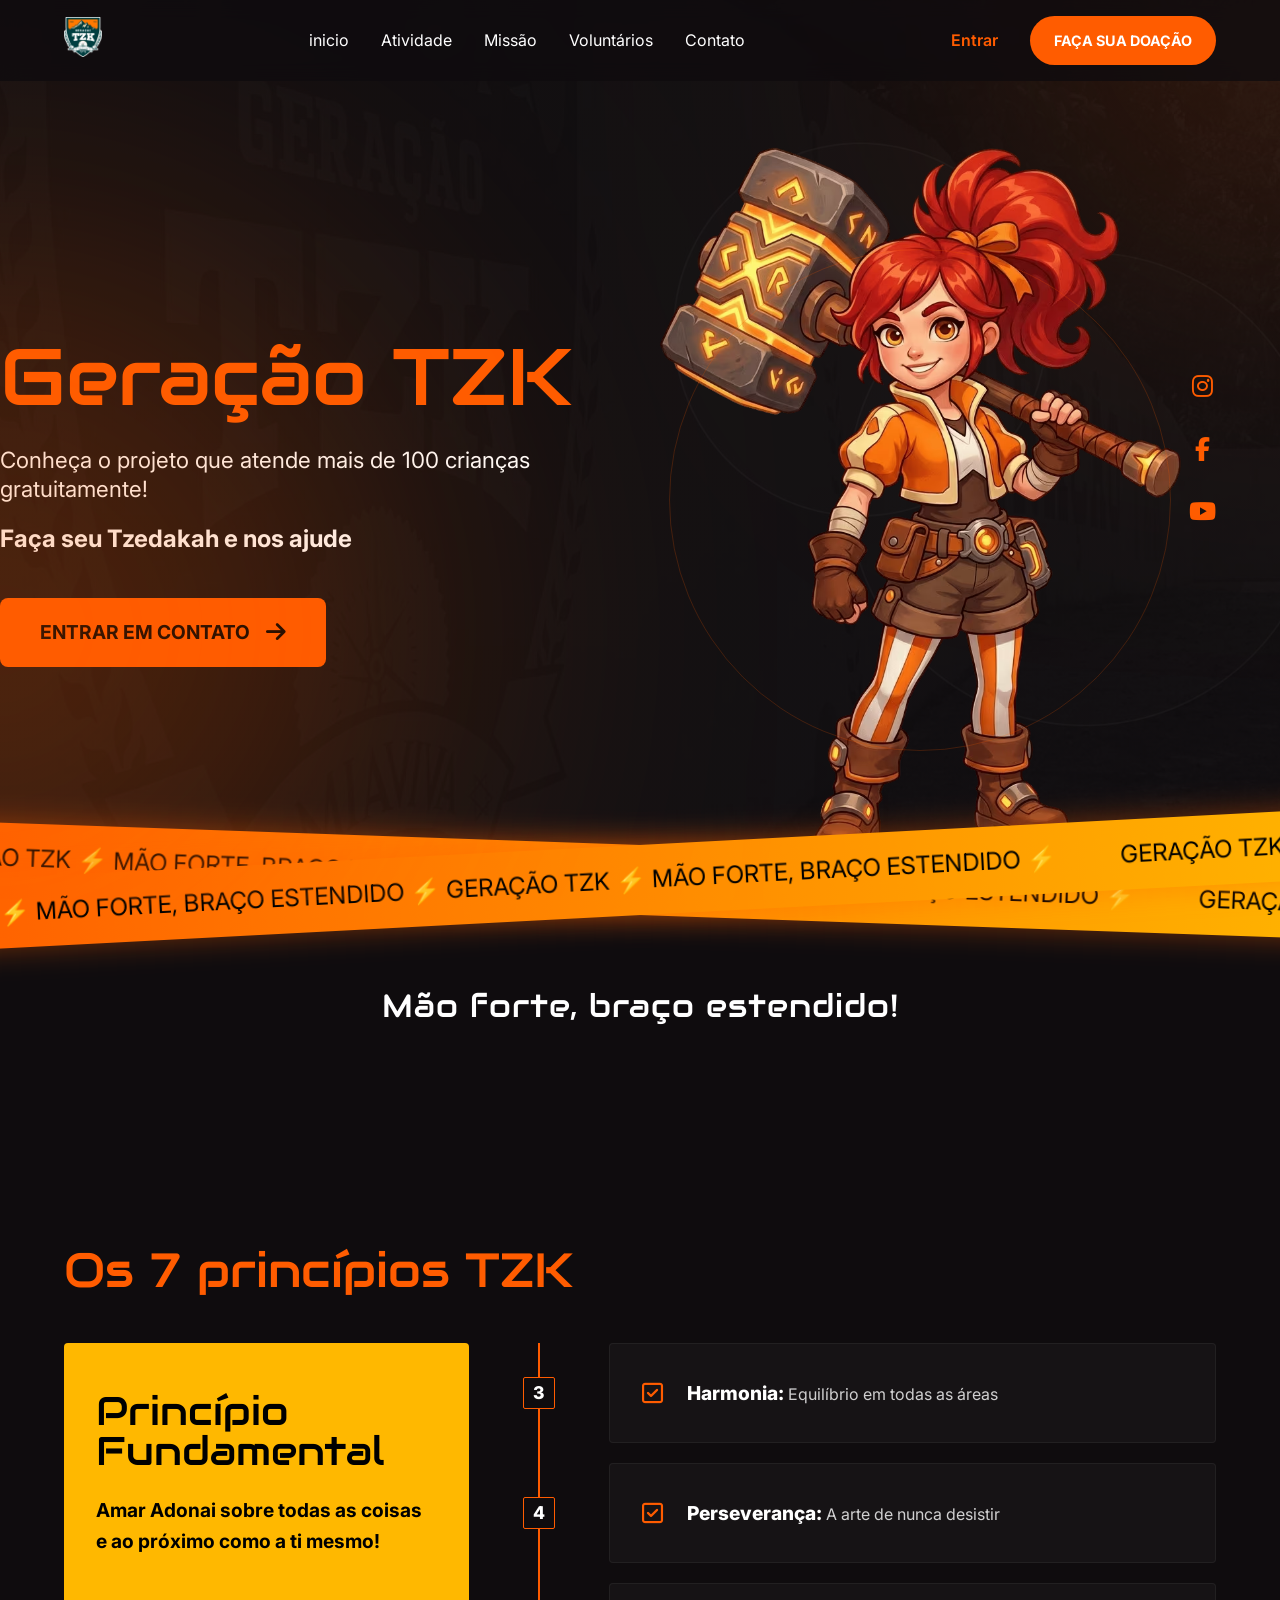
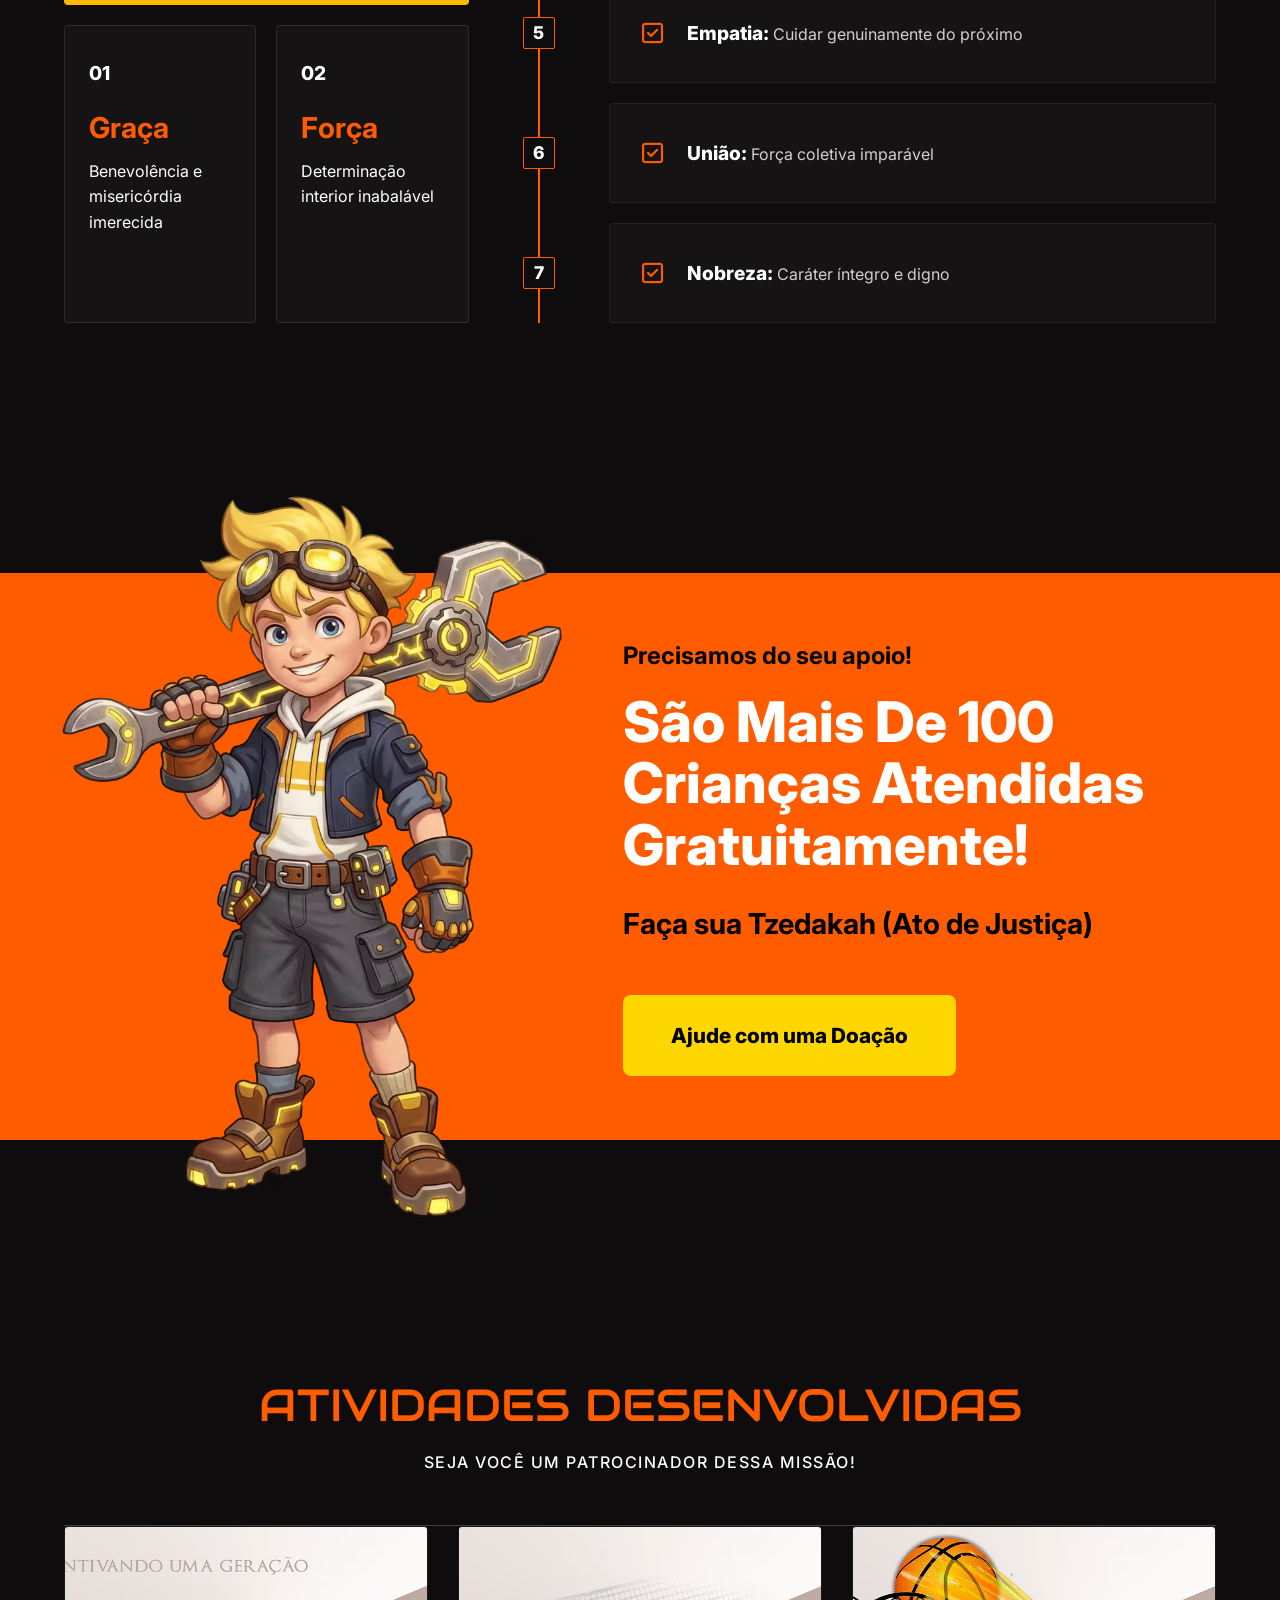
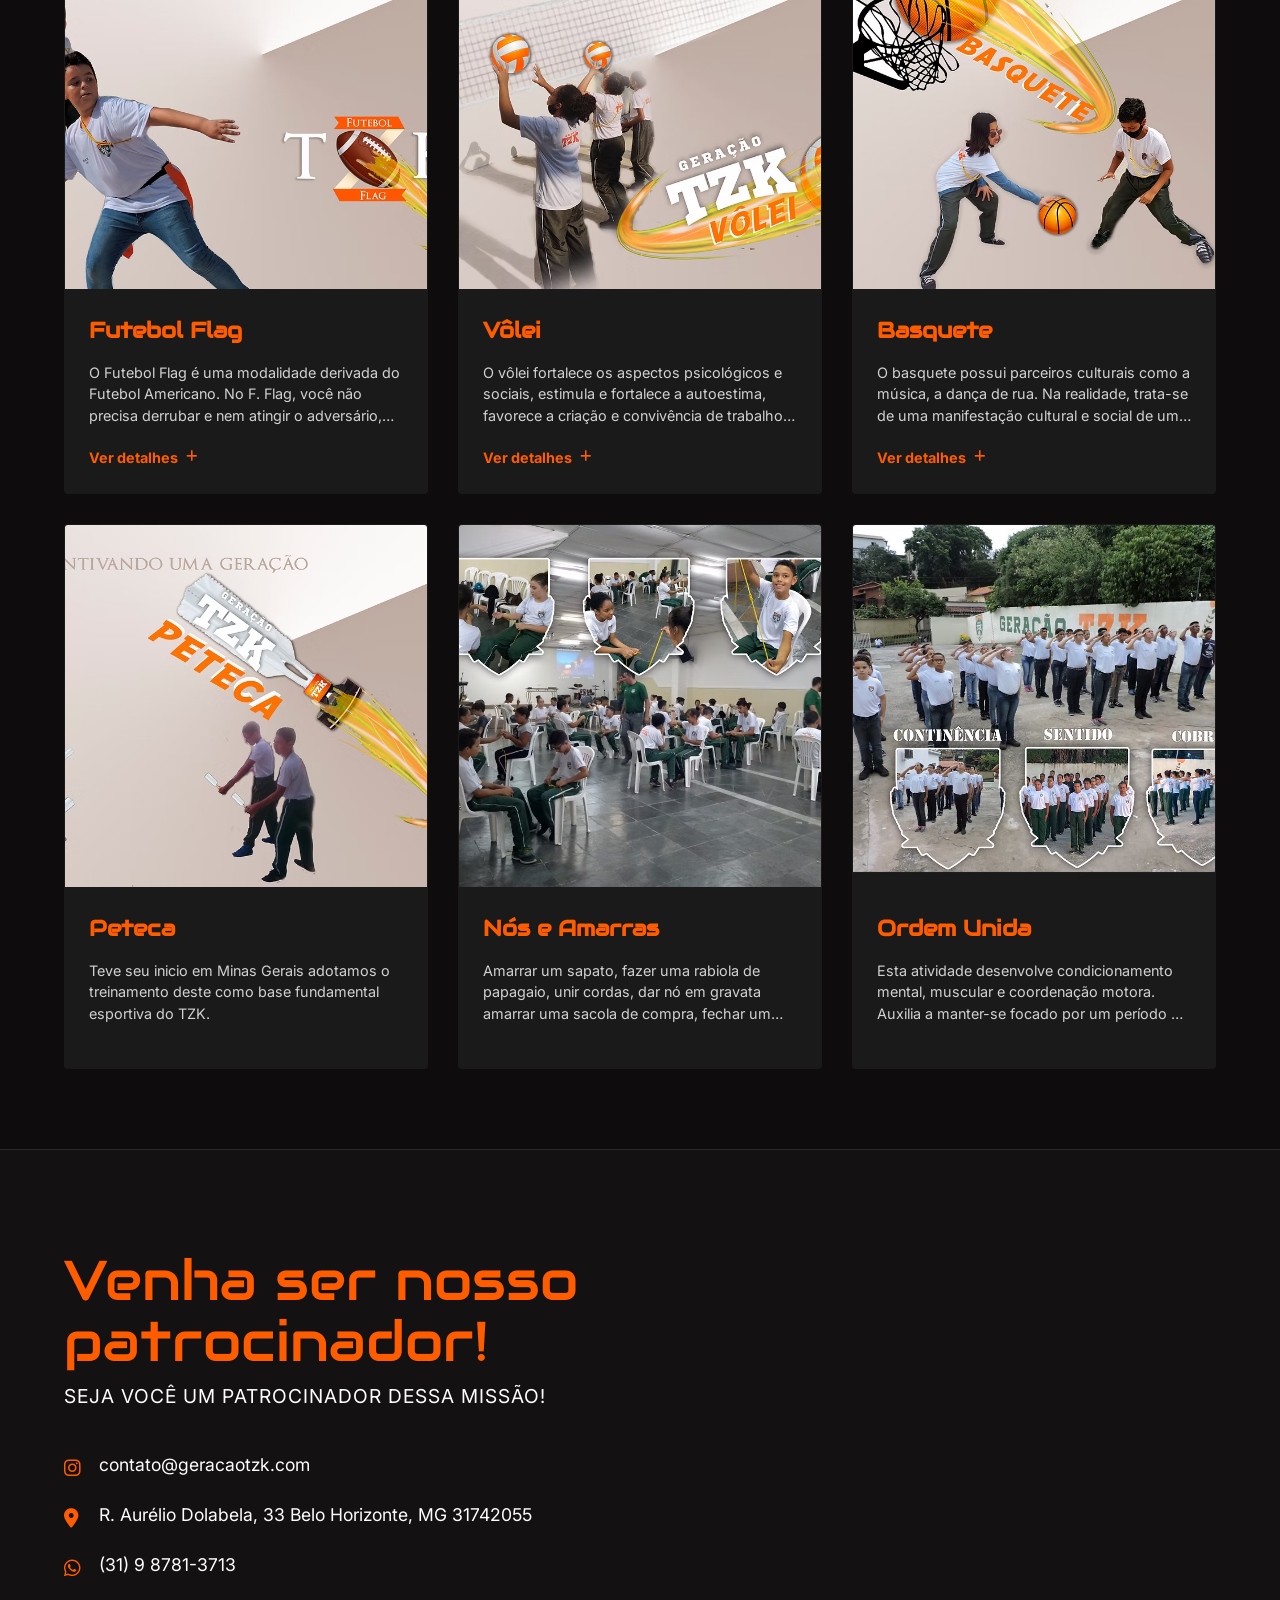
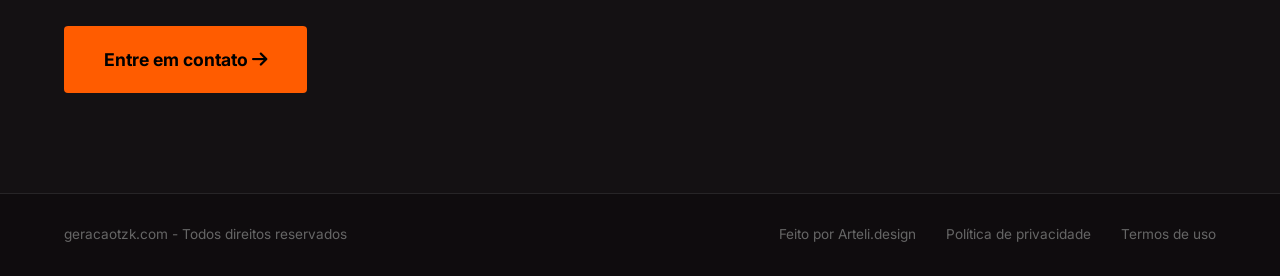
==== commit 8566f38e: "Add files via upload" ====
--- a/index.html
+++ b/index.html
@@ -52,7 +52,7 @@
 
                 <div class="nav-actions">
                     <a href="#login" class="login-link">Entrar</a>
-                    <a href="#doacao" class="donate-btn">FAÇA SUA DOAÇÃO</a>
+                    <a href="javascript:void(0)" class="donate-btn trigger-donation">FAÇA SUA DOAÇÃO</a>
                 </div>
 
                 <div class="mobile-menu-btn">
@@ -218,7 +218,7 @@
                         <p class="support-label">Precisamos do seu apoio!</p>
                         <h2 class="support-title">São Mais de 100 Crianças Atendidas Gratuitamente!</h2>
                         <p class="support-sub">Faça sua Tzedakah (Ato de Justiça)</p>
-                        <a href="#doacao" class="donate-btn-large">Ajude com uma Doação</a>
+                        <a href="javascript:void(0)" class="donate-btn-large trigger-donation">Ajude com uma Doação</a>
                     </div>
                 </div>
             </div>
@@ -317,6 +317,37 @@
                 <div class="modal-text">
                     <h2 id="modalTitle"></h2>
                     <p id="modalDescription"></p>
+                </div>
+            </div>
+        </div>
+    </div>
+    
+    <!-- Donation Modal -->
+    <div id="donationModal" class="modal">
+        <div class="modal-content donation-modal-content">
+            <span class="close-modal close-donation-modal">&times;</span>
+            <div class="modal-body donation-modal-body">
+                <div class="donation-qr-container">
+                    <img id="donationQr" src="" alt="QR Code PIX">
+                    <div class="qr-placeholder" id="qrPlaceholder">
+                        <i class="fa-solid fa-spinner fa-spin"></i>
+                        <span>Gerando QR Code...</span>
+                    </div>
+                </div>
+                <div class="modal-text">
+                    <h2 class="audiowide-font">Faça sua Doação</h2>
+                    <p>Sua ajuda é fundamental para mantermos nossas atividades para mais de 100 crianças.</p>
+                    
+                    <div class="pix-key-box">
+                        <span class="pix-label">Chave PIX (CNPJ)</span>
+                        <div class="pix-copy-wrapper">
+                            <input type="text" value="02524275000150" id="pixKeyInput" readonly>
+                            <button id="copyPixBtn" class="copy-btn">
+                                <i class="fa-regular fa-copy"></i> Copiar
+                            </button>
+                        </div>
+                        <p class="pix-info">Ao escanear ou copiar, os dados da <strong>Associação Beneficente Geração TZK</strong> aparecerão no seu banco.</p>
+                    </div>
                 </div>
             </div>
         </div>
--- a/style2.css
+++ b/style2.css
@@ -1132,6 +1132,172 @@
         font-size: 2rem;
     }
 }
+
+/* Donation Modal Specifics */
+.donation-modal-content {
+    max-width: 900px;
+}
+
+.donation-modal-body {
+    grid-template-columns: 0.8fr 1.2fr;
+}
+
+.donation-qr-container {
+    background: #FFF;
+    display: flex;
+    flex-direction: column;
+    align-items: center;
+    justify-content: center;
+    padding: 2rem;
+    position: relative;
+    min-height: 350px;
+}
+
+.donation-qr-container img {
+    width: 100%;
+    max-width: 280px;
+    height: auto;
+    display: none; /* Hidden until loaded */
+}
+
+.qr-placeholder {
+    display: flex;
+    flex-direction: column;
+    align-items: center;
+    gap: 1rem;
+    color: #111;
+}
+
+.qr-placeholder i {
+    font-size: 2rem;
+    color: var(--primary);
+}
+
+.pix-key-box {
+    margin-top: 2rem;
+    background: rgba(255, 92, 0, 0.05);
+    border: 1px solid rgba(255, 92, 0, 0.2);
+    padding: 1.5rem;
+    border-radius: 8px;
+}
+
+.pix-label {
+    display: block;
+    font-size: 0.8rem;
+    text-transform: uppercase;
+    color: var(--primary);
+    font-weight: 700;
+    margin-bottom: 0.5rem;
+}
+
+.pix-copy-wrapper {
+    display: flex;
+    gap: 10px;
+    margin-bottom: 1rem;
+}
+
+#pixKeyInput {
+    flex-grow: 1;
+    background: #000;
+    border: 1px solid #333;
+    color: #FFF;
+    padding: 0.8rem;
+    border-radius: 4px;
+    font-family: monospace;
+    font-size: 1.1rem;
+    text-align: center;
+}
+
+.copy-btn {
+    background: var(--primary);
+    color: #000;
+    padding: 0 1.5rem;
+    border-radius: 4px;
+    font-weight: 700;
+    white-space: nowrap;
+    display: flex;
+    align-items: center;
+    gap: 0.5rem;
+}
+
+.copy-btn:hover {
+    background: var(--primary-hover);
+}
+
+.copy-btn.success {
+    background: #28a745;
+    color: #FFF;
+}
+
+.pix-info {
+    font-size: 0.85rem !important;
+    opacity: 0.7;
+    margin-top: 0.5rem;
+    line-height: 1.4 !important;
+}
+
+@media (max-width: 768px) {
+    .donation-modal-body {
+        grid-template-columns: 1fr;
+    }
+    .donation-qr-container {
+        padding: 2rem;
+        min-height: 280px;
+        background: #FFF;
+        margin: 1rem;
+        border-radius: 8px;
+    }
+    .donation-qr-container img {
+        max-width: 220px;
+    }
+    .modal-text {
+        padding: 1rem 2rem 3rem;
+    }
+    .modal-text h2 {
+        font-size: 2.2rem;
+        text-align: center;
+        line-height: 1;
+        margin-bottom: 1.5rem;
+    }
+    .modal-text p {
+        text-align: center;
+        margin-bottom: 2rem;
+        font-size: 1rem;
+    }
+    .pix-key-box {
+        padding: 1.2rem;
+        margin-top: 1rem;
+    }
+    .pix-copy-wrapper {
+        flex-direction: column;
+        gap: 12px;
+    }
+    #pixKeyInput {
+        font-size: 0.85rem;
+        padding: 1rem;
+        background: rgba(0,0,0,0.4);
+        border: 1px solid rgba(255,255,255,0.1);
+        color: #FFF;
+        text-align: center;
+        width: 100%;
+        border-radius: 4px;
+        overflow: hidden;
+        text-overflow: ellipsis;
+    }
+    .copy-btn {
+        padding: 1.1rem;
+        justify-content: center;
+        font-size: 1.1rem;
+        width: 100%;
+    }
+    .pix-info {
+        text-align: center;
+        font-size: 0.8rem !important;
+    }
+}
+
+
+
 
 /* Activities responsiveness */
 @media (max-width: 1024px) {
@@ -1413,3 +1579,80 @@
     .textoinfinito1 { transform: rotate(5deg) !important; }
 }
 
+
+/* --- Content Sections for Internal Pages --- */
+.content-section {
+    padding: 80px 0;
+    background-color: var(--bg-base);
+    position: relative;
+    z-index: 10;
+}
+
+.text-block-large {
+    max-width: 900px;
+    margin: 0 auto;
+    background: rgba(255, 255, 255, 0.03);
+    border: 1px solid rgba(255, 255, 255, 0.05);
+    padding: 4rem;
+    border-radius: 12px;
+    backdrop-filter: blur(10px);
+}
+
+.text-block-large h2 {
+    color: var(--primary);
+    font-family: 'Audiowide', cursive;
+    font-size: 2.5rem;
+    margin-bottom: 2rem;
+    text-transform: uppercase;
+}
+
+.text-block-large h3 {
+    color: var(--primary);
+    font-family: 'Audiowide', cursive;
+    font-size: 1.8rem;
+    margin-top: 2.5rem;
+    margin-bottom: 1.2rem;
+    text-transform: uppercase;
+}
+
+.text-block-large p {
+    color: var(--text-white);
+    font-size: 1.15rem;
+    line-height: 1.8;
+    margin-bottom: 1.5rem;
+    opacity: 0.9;
+}
+
+.text-block-large strong {
+    color: var(--primary);
+    font-weight: 700;
+}
+
+.video-container {
+    width: 100%;
+    margin-top: 3rem;
+    border-radius: 12px;
+    overflow: hidden;
+    border: 2px solid var(--primary);
+    box-shadow: 0 0 30px rgba(255, 92, 0, 0.2);
+}
+
+.video-container video {
+    width: 100%;
+    display: block;
+}
+
+@media (max-width: 768px) {
+    .text-block-large {
+        padding: 2rem;
+    }
+    .text-block-large h2 {
+        font-size: 1.8rem;
+    }
+    .text-block-large h3 {
+        font-size: 1.4rem;
+    }
+    .text-block-large p {
+        font-size: 1rem;
+    }
+}
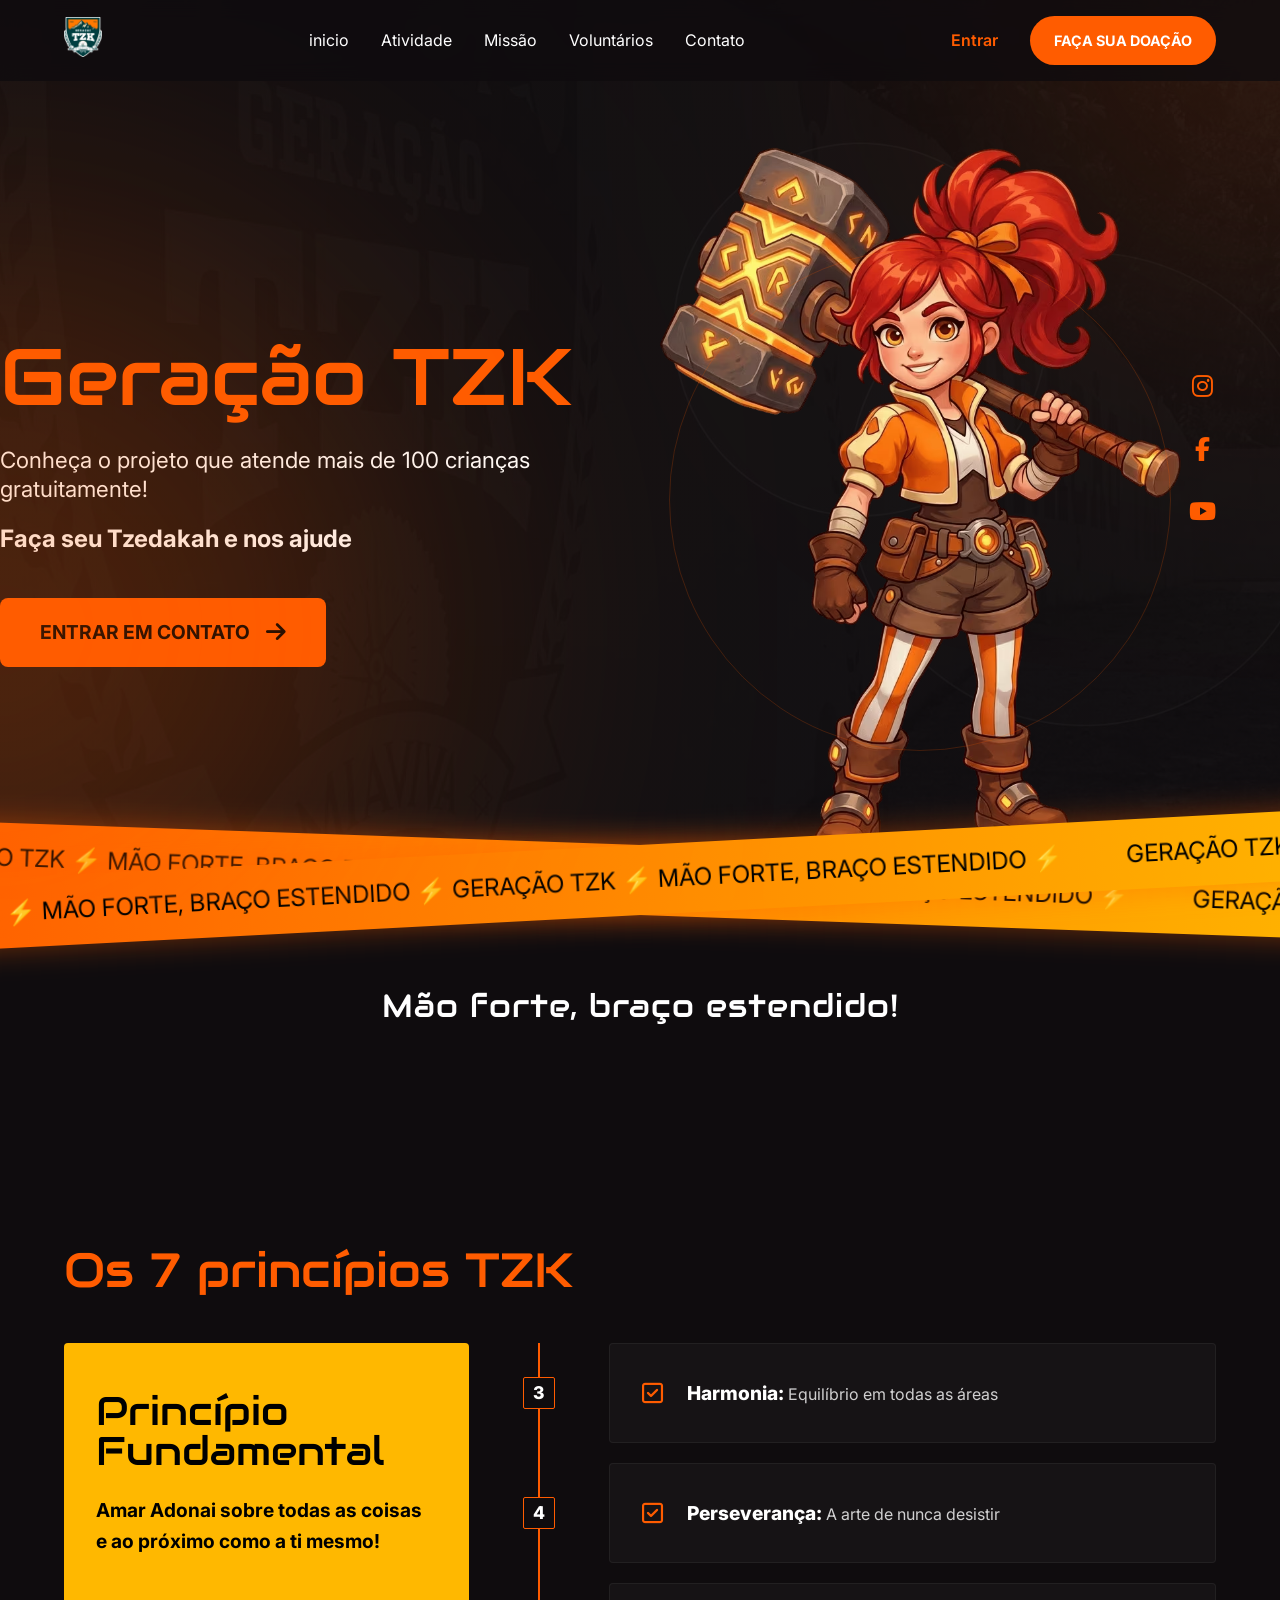
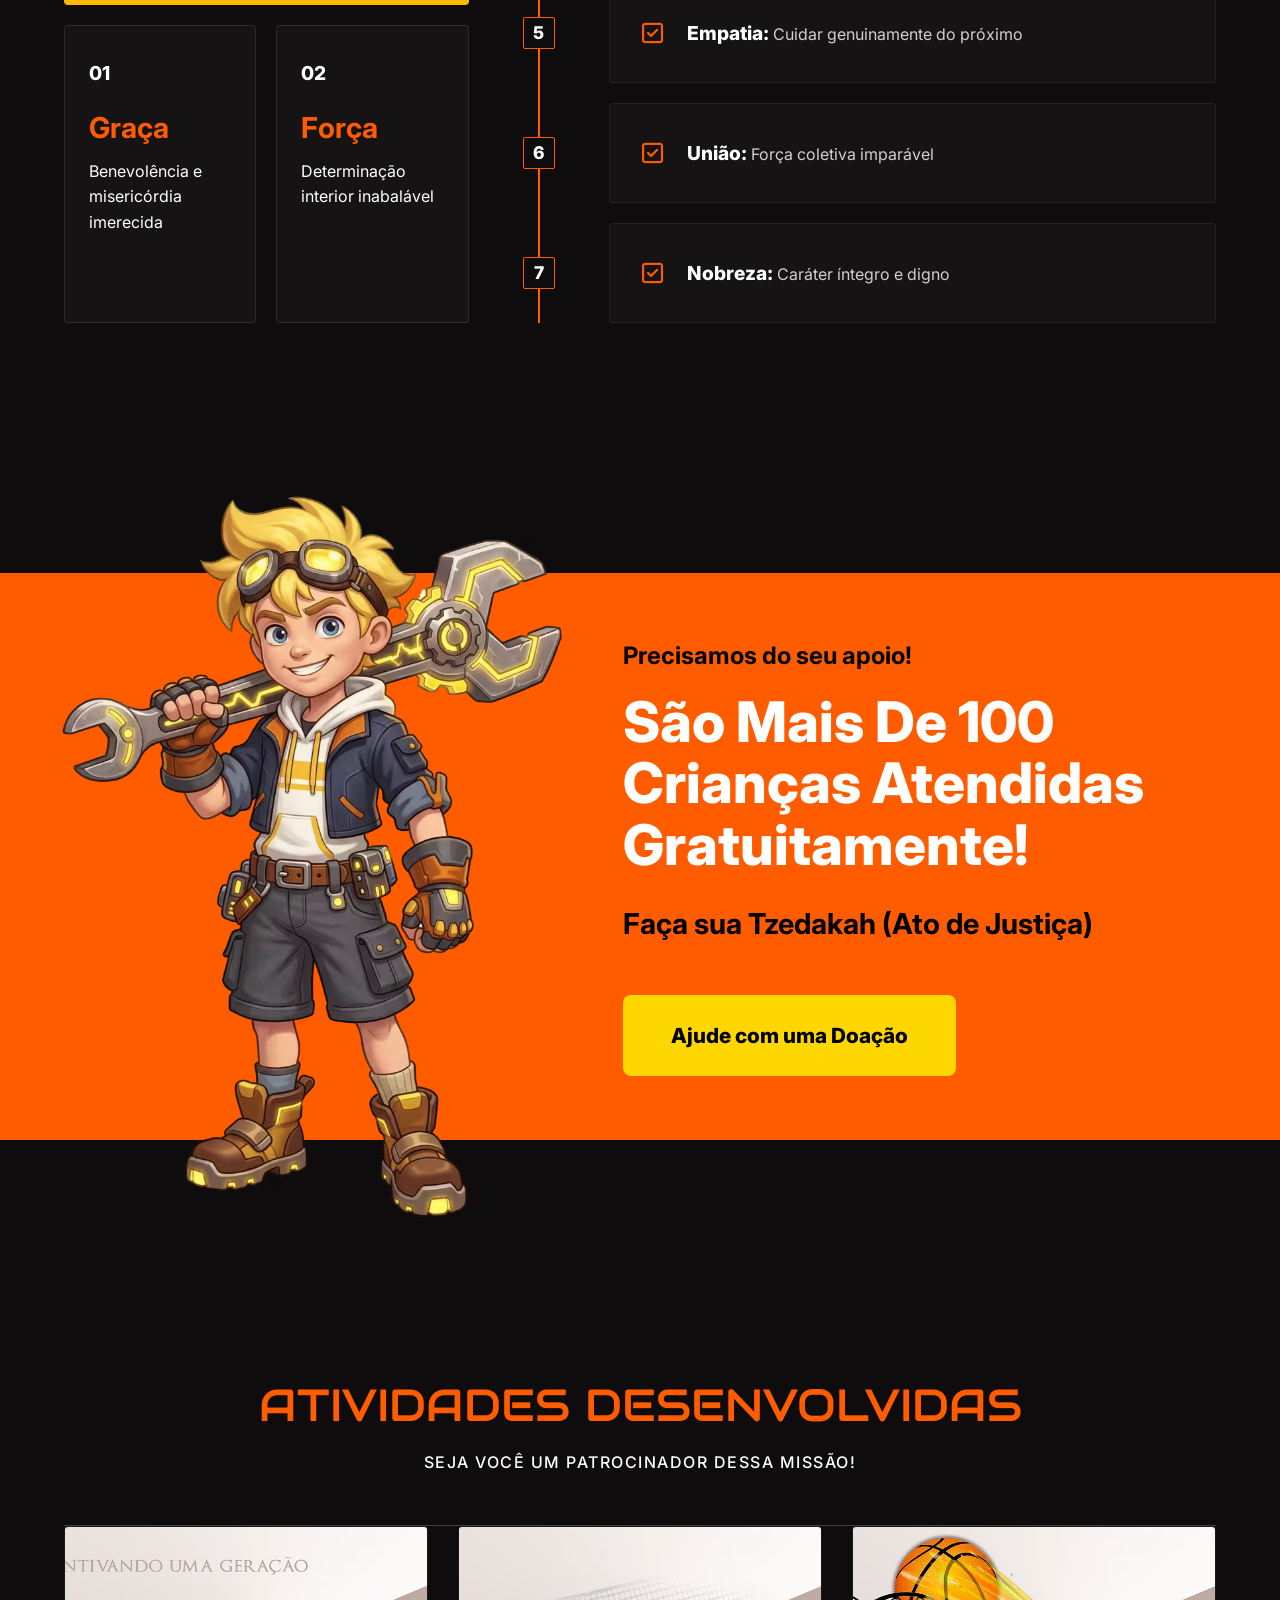
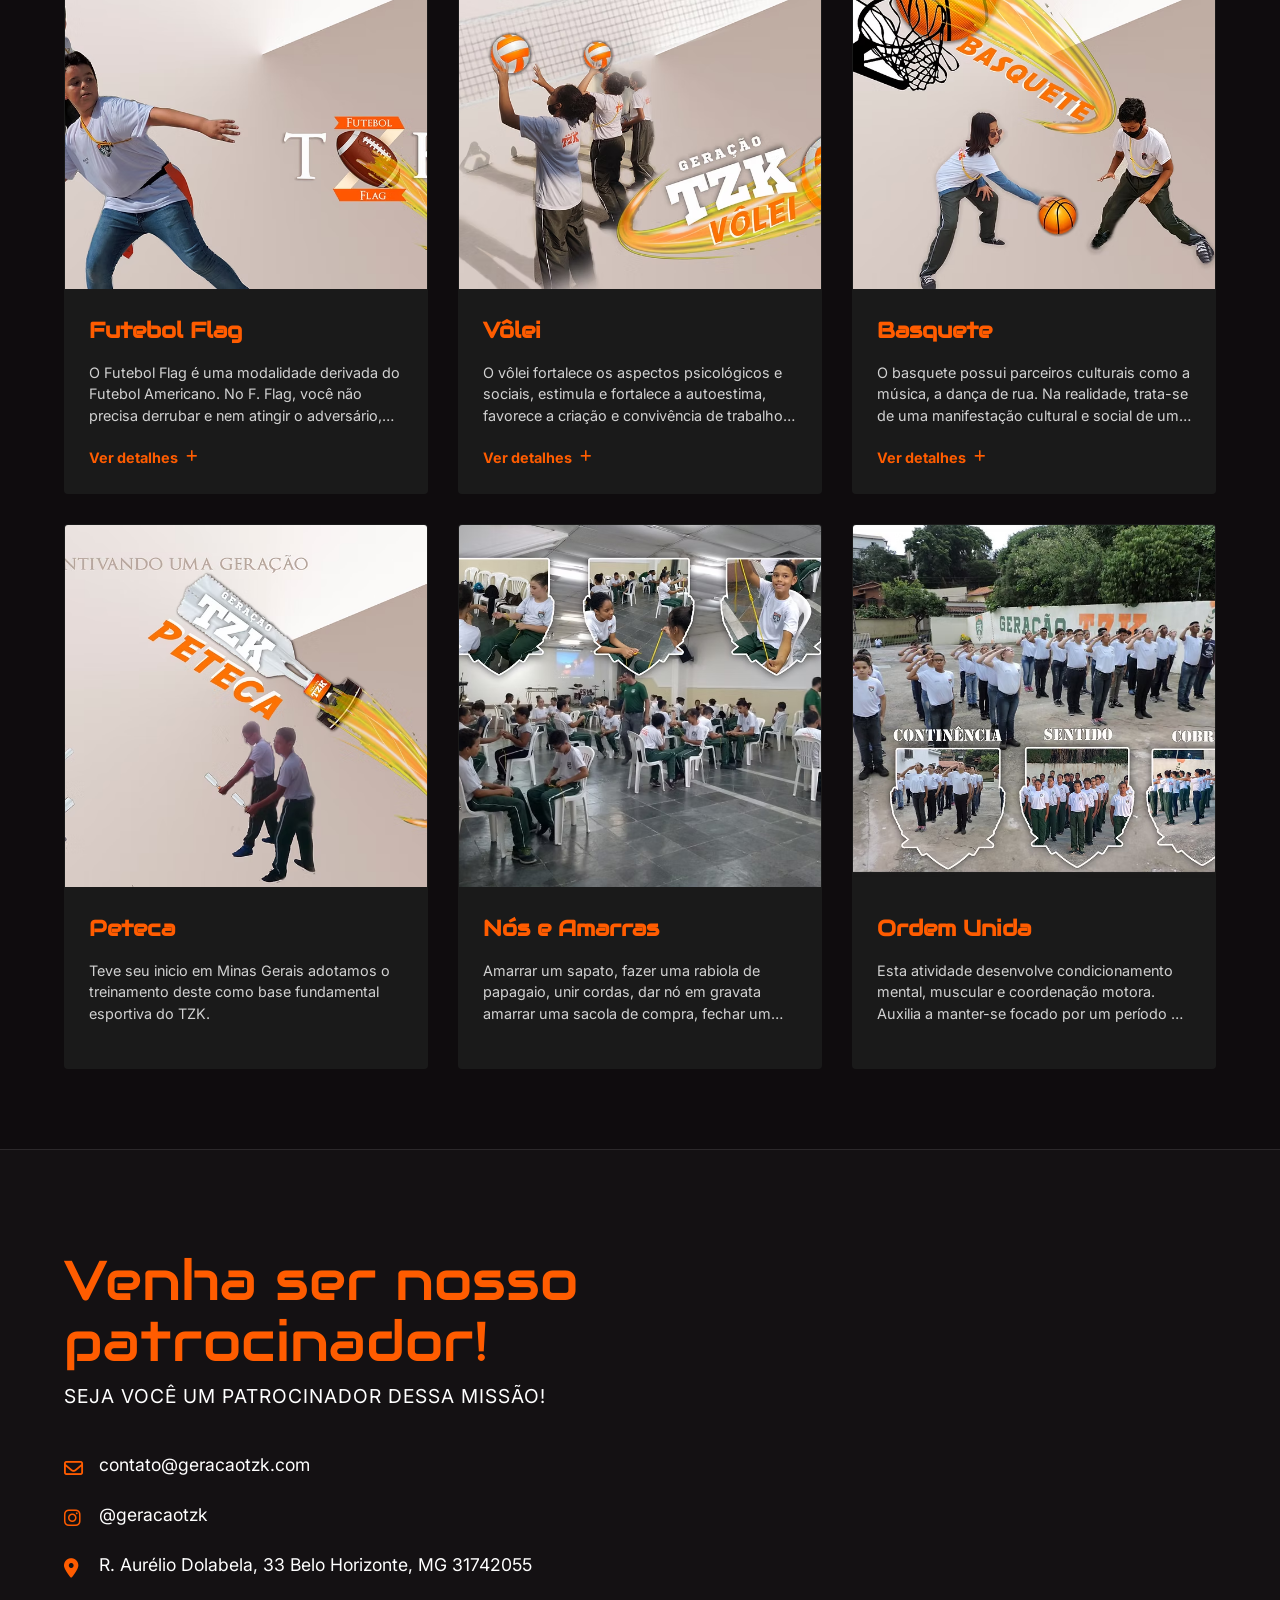
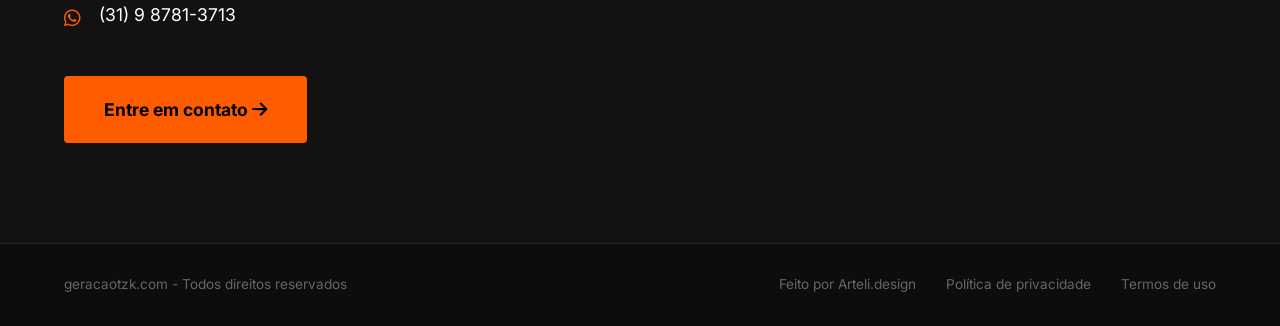
==== commit 8842fb70: "Add files via upload" ====
--- a/index.html
+++ b/index.html
@@ -90,9 +90,9 @@
 
             <!-- Social Sidebar -->
             <div class="social-sidebar">
-                <a href="#" target="_blank"><i class="fa-brands fa-instagram"></i></a>
-                <a href="#" target="_blank"><i class="fa-brands fa-facebook-f"></i></a>
-                <a href="#" target="_blank"><i class="fa-brands fa-youtube"></i></a>
+                <a href="https://instagram.com/geracaotzk" target="_blank"><i class="fa-brands fa-instagram"></i></a>
+                <a href="https://m.facebook.com/geracaotzk" target="_blank"><i class="fa-brands fa-facebook-f"></i></a>
+                <a href="https://www.youtube.com/channel/UCE54ruEdx6thRYmD3Qbv3cA" target="_blank"><i class="fa-brands fa-youtube"></i></a>
             </div>
         </section>
 
@@ -364,8 +364,12 @@
                     
                     <div class="footer-contact-list">
                         <div class="contact-item-simple">
+                            <i class="fa-regular fa-envelope"></i>
+                            <a href="mailto:contato@geracaotzk.com">contato@geracaotzk.com</a>
+                        </div>
+                        <div class="contact-item-simple">
                             <i class="fa-brands fa-instagram"></i>
-                            <a href="mailto:contato@geracaotzk.com">contato@geracaotzk.com</a>
+                            <a href="https://instagram.com/geracaotzk" target="_blank">@geracaotzk</a>
                         </div>
                         <div class="contact-item-simple">
                             <i class="fa-solid fa-location-dot"></i>
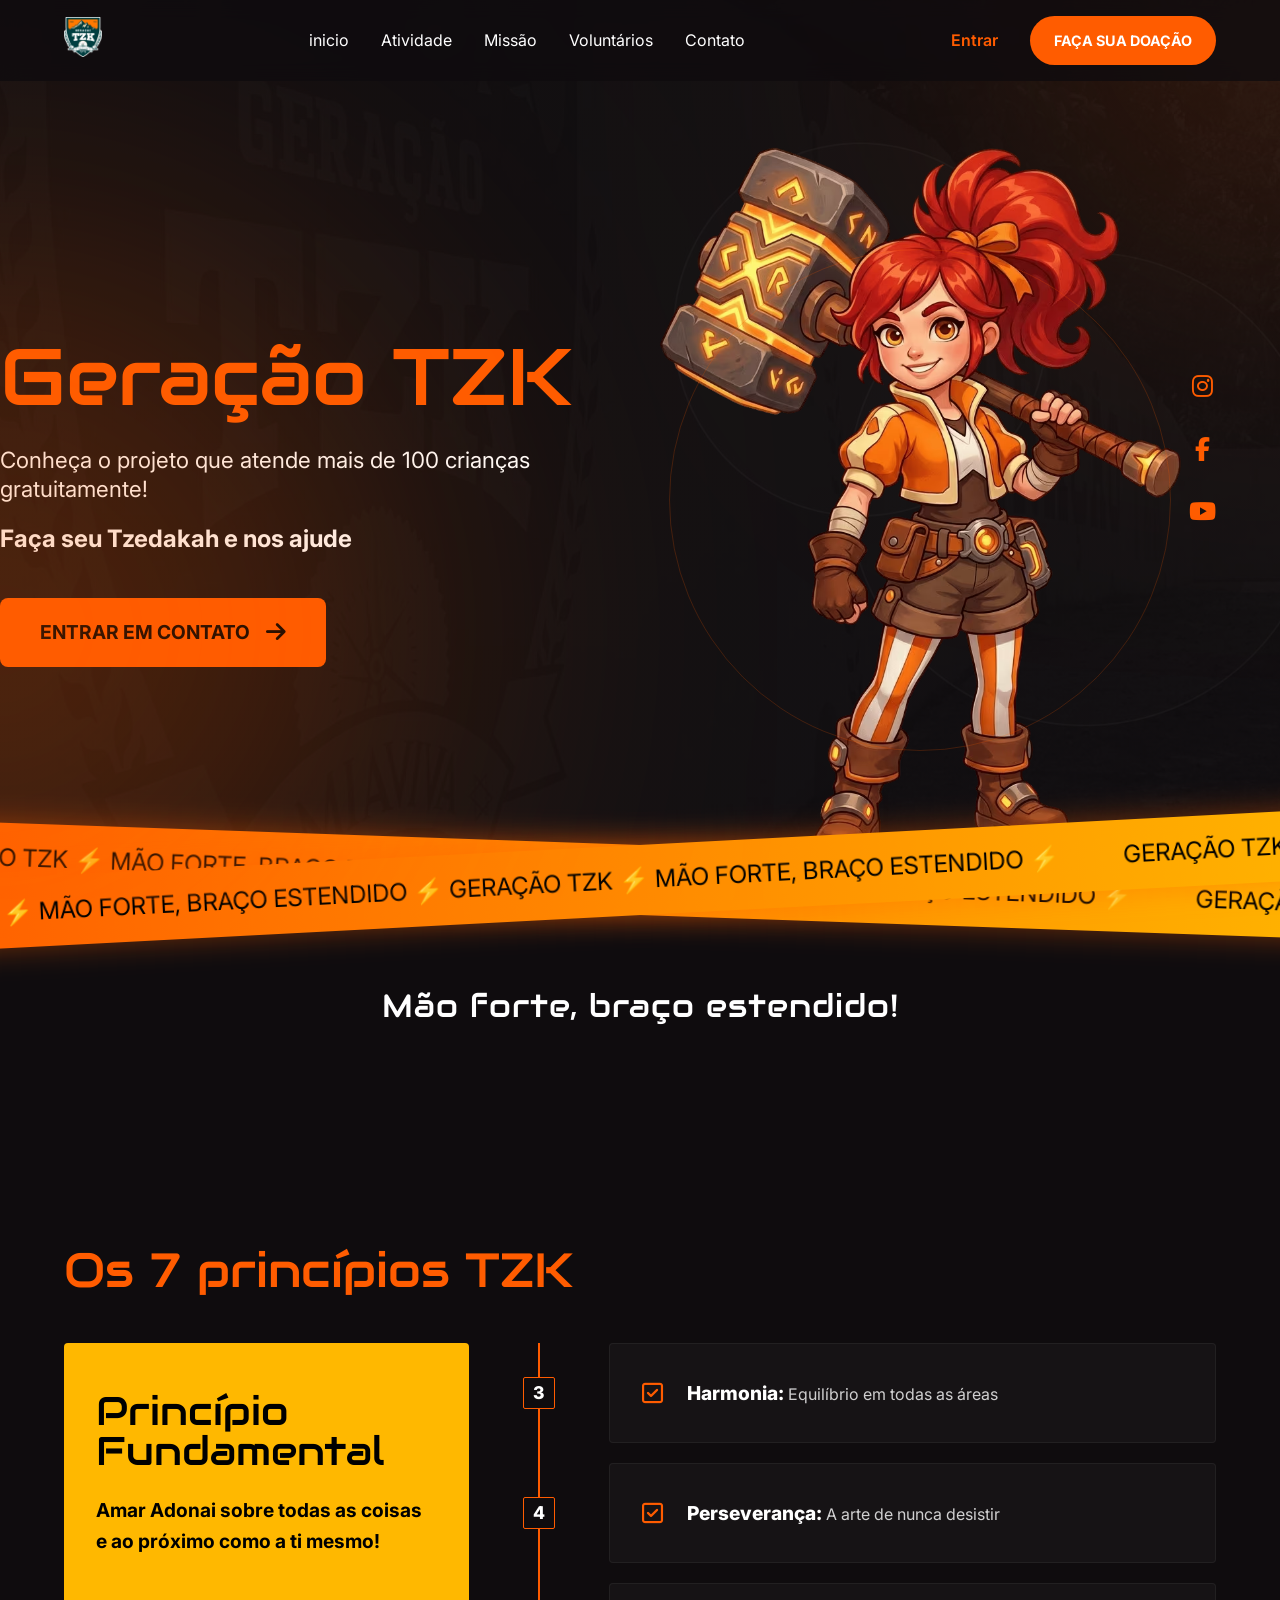
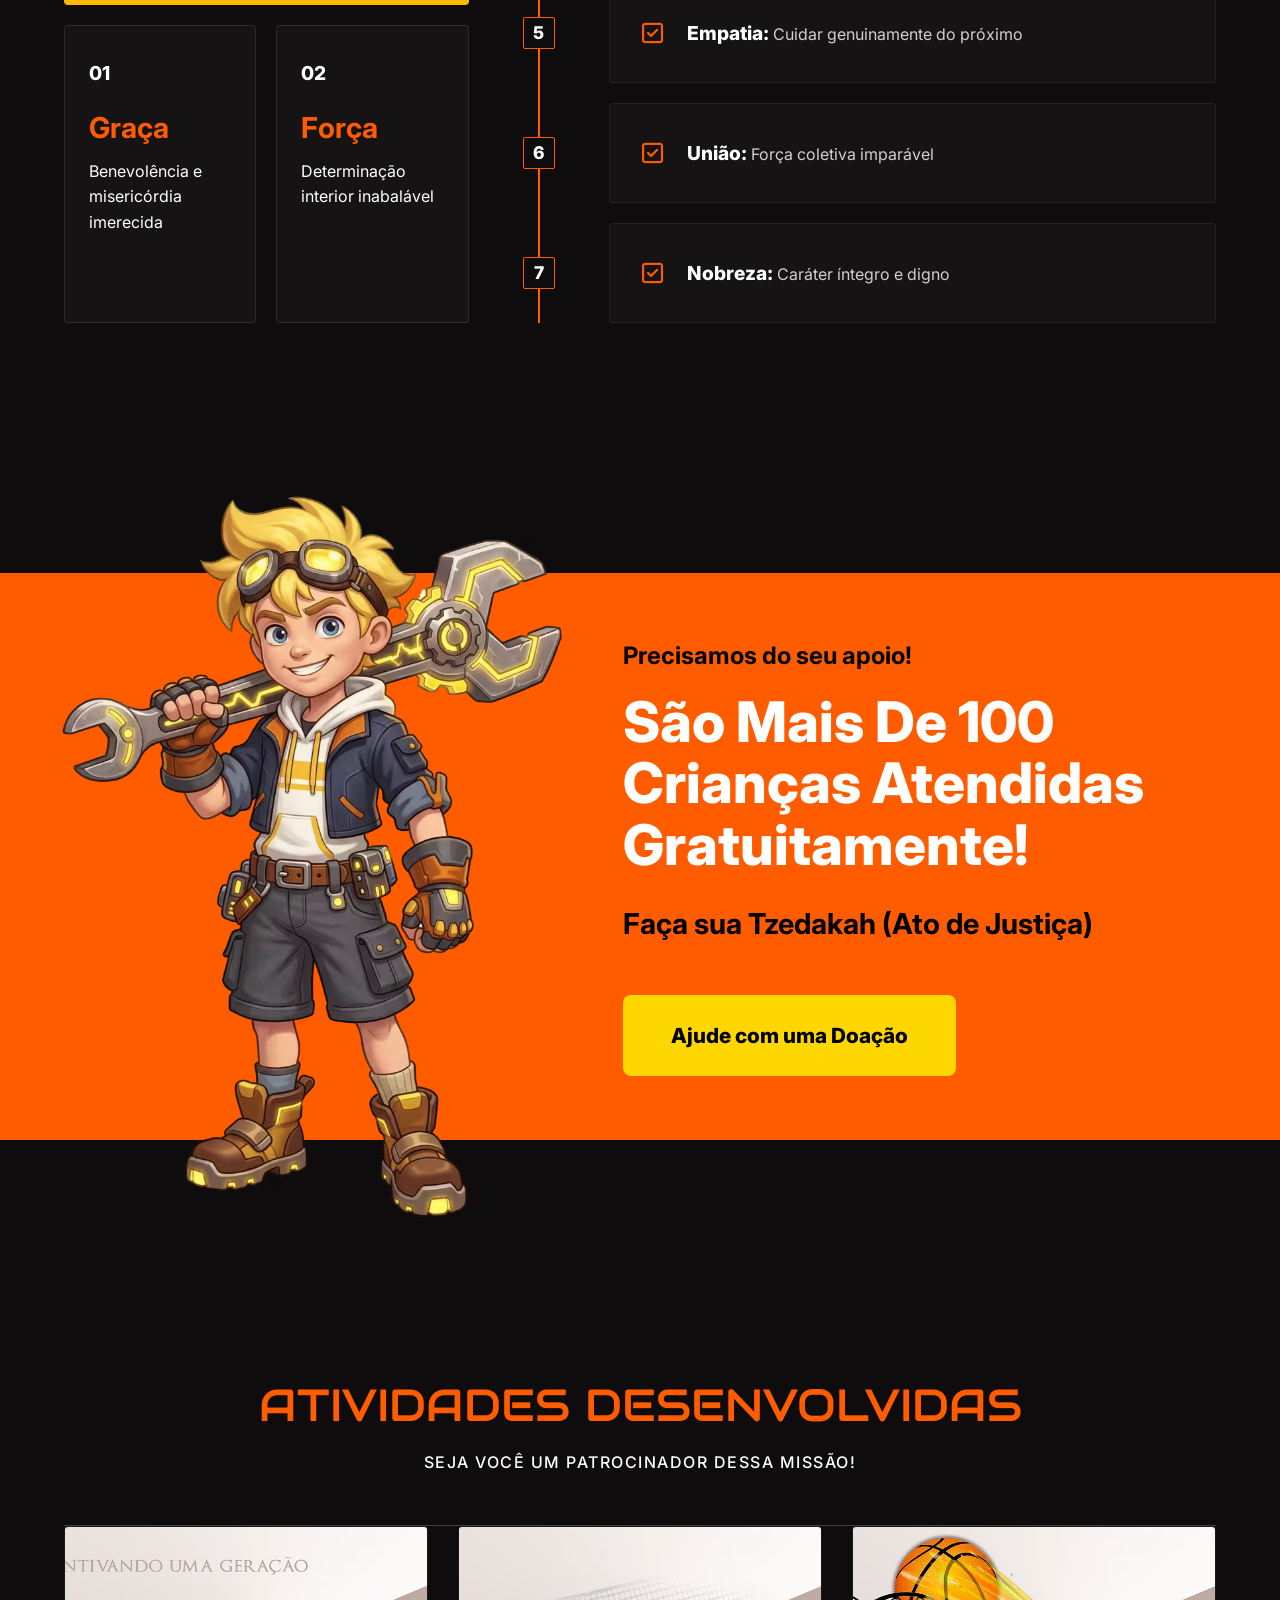
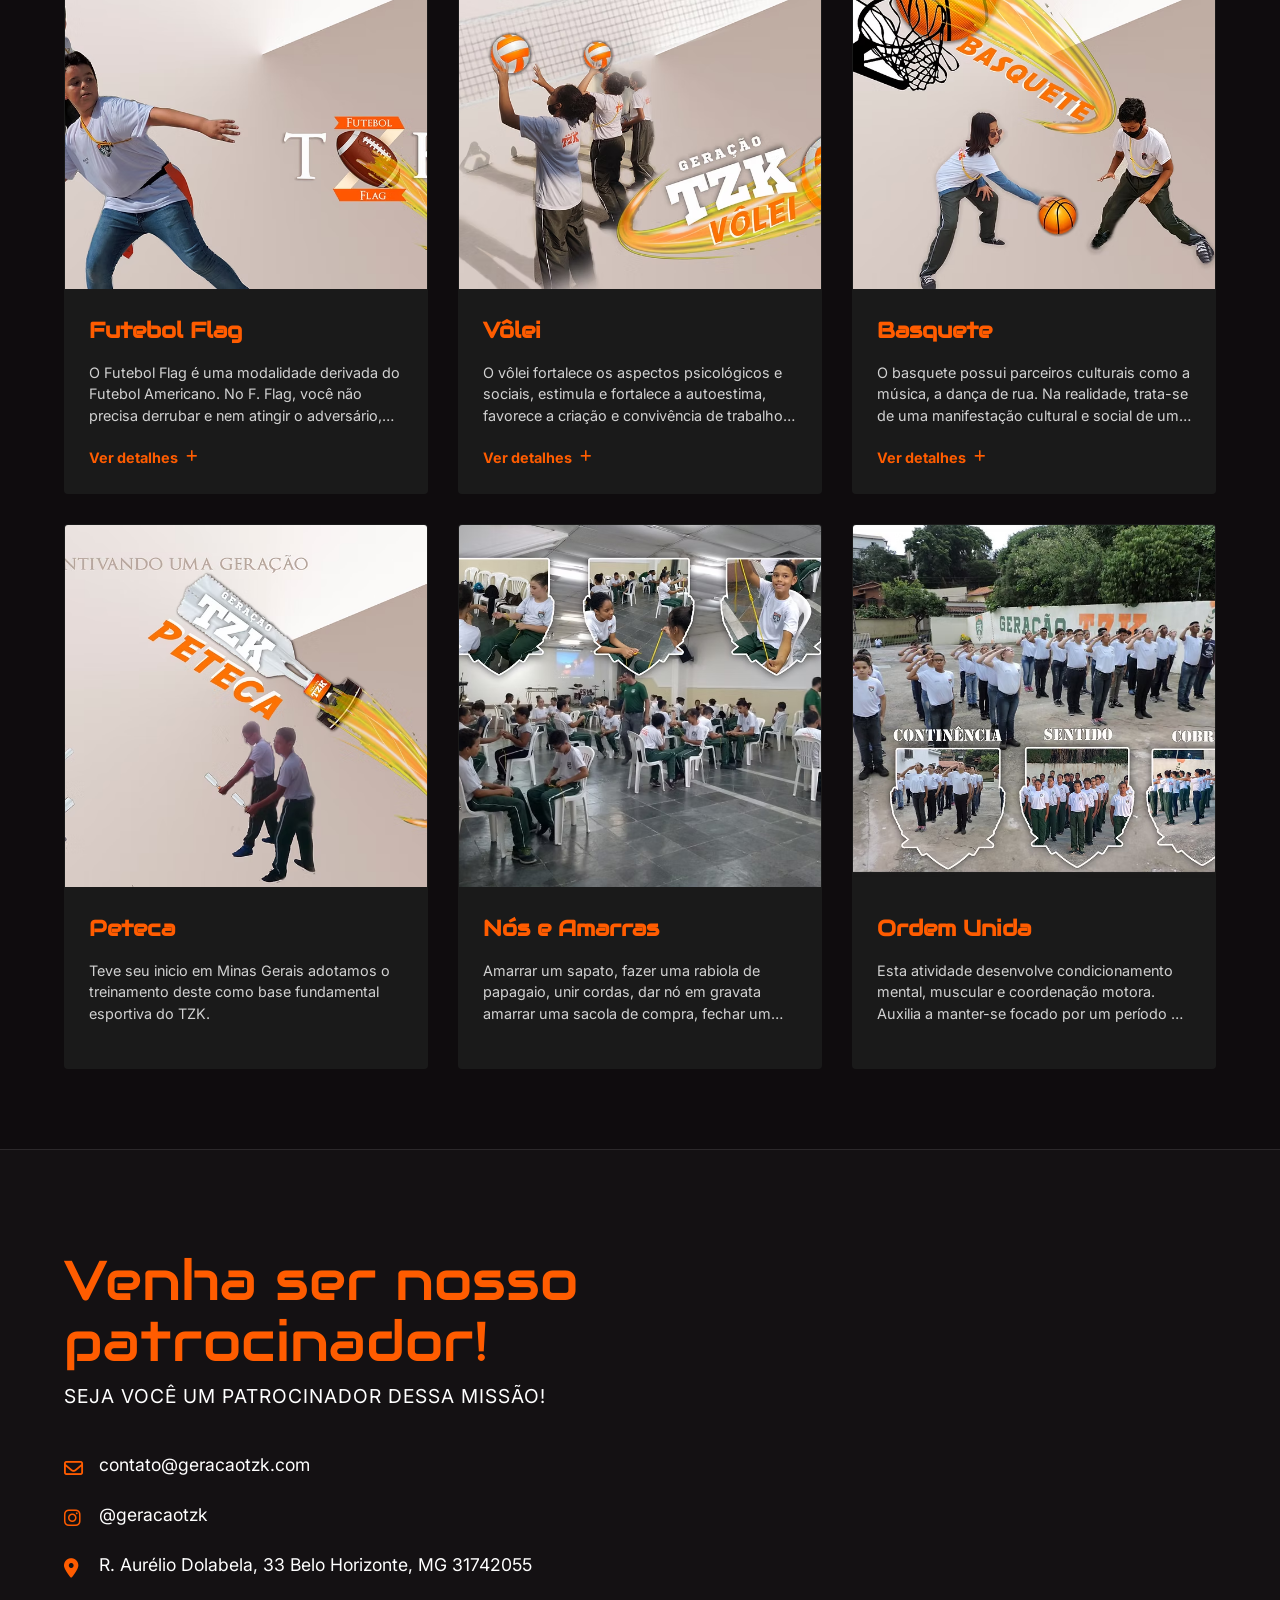
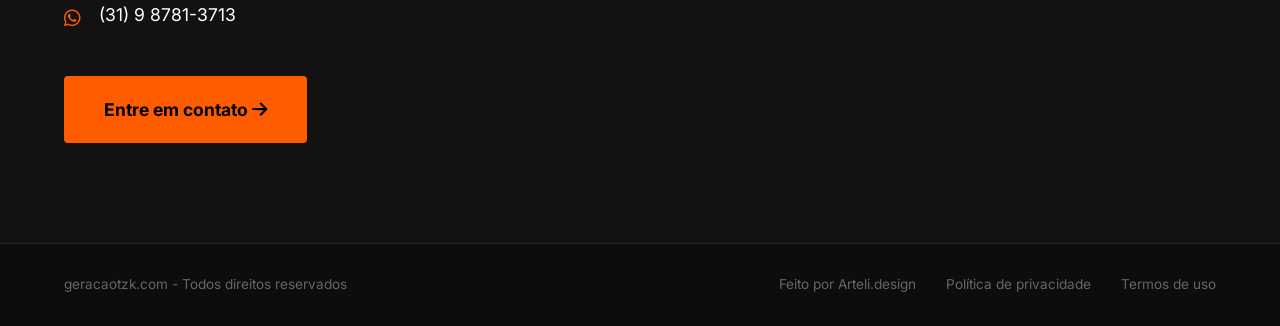
==== commit 4c386add: "Add files via upload" ====
--- a/index.html
+++ b/index.html
@@ -29,6 +29,7 @@
     <!-- Font Awesome for Icons -->
     <link rel="stylesheet" href="https://cdnjs.cloudflare.com/ajax/libs/font-awesome/6.5.1/css/all.min.css">
     <link rel="stylesheet" href="style2.css?v=2">
+    <link rel="icon" type="image/avif" href="./Assets/favicon.avif">
 </head>
 <body>
     <header>
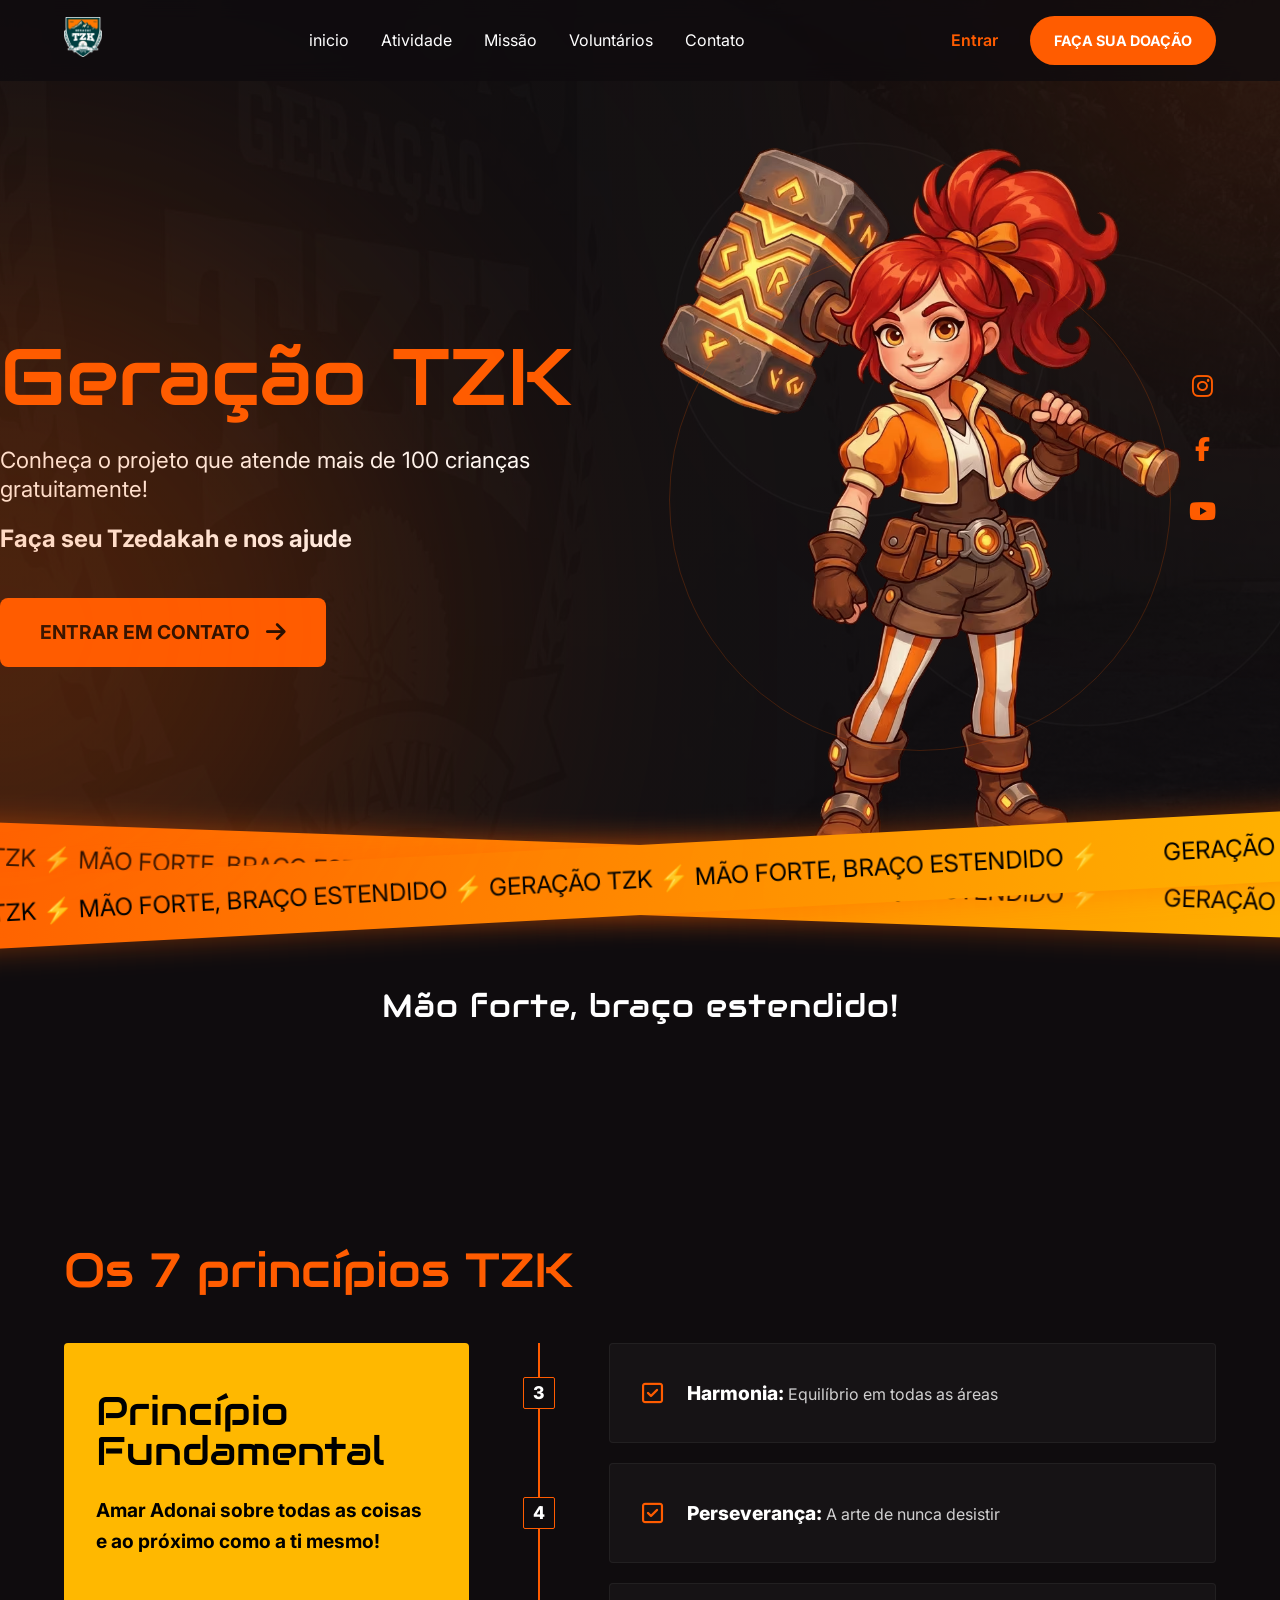
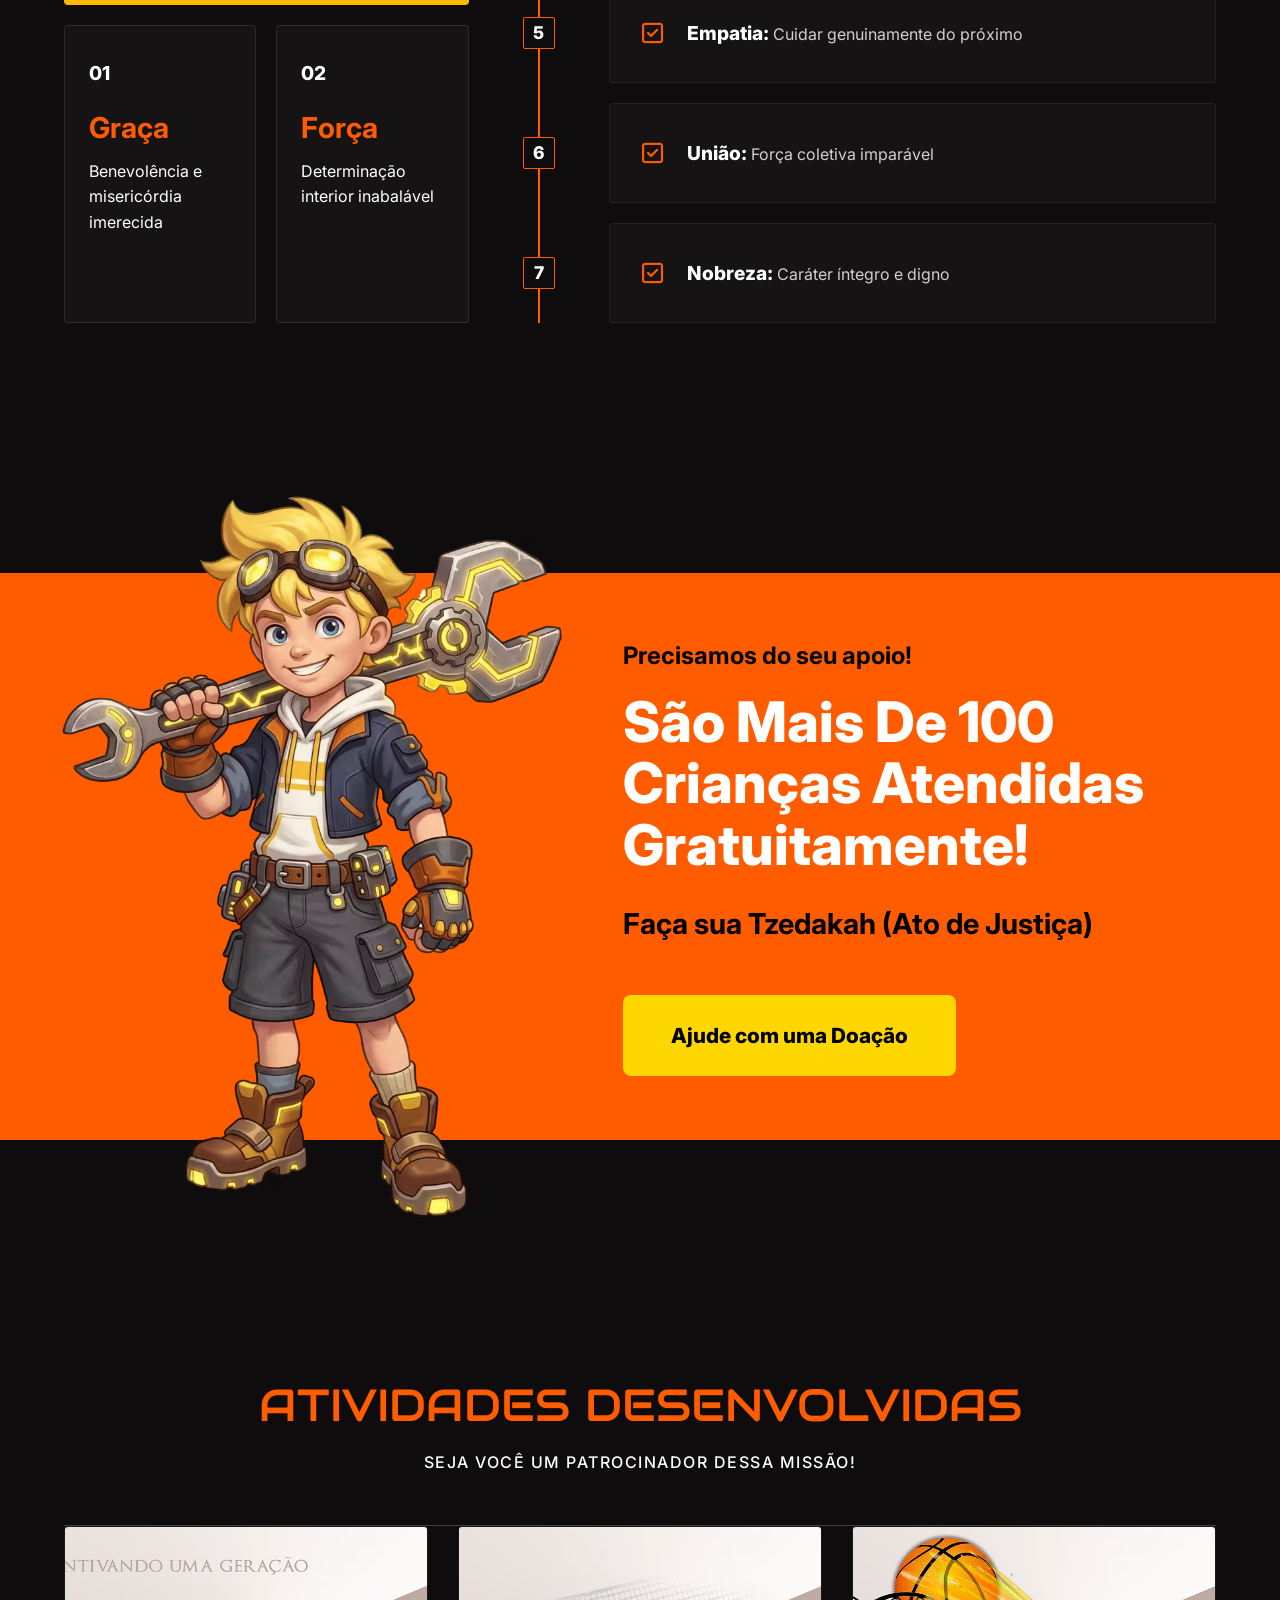
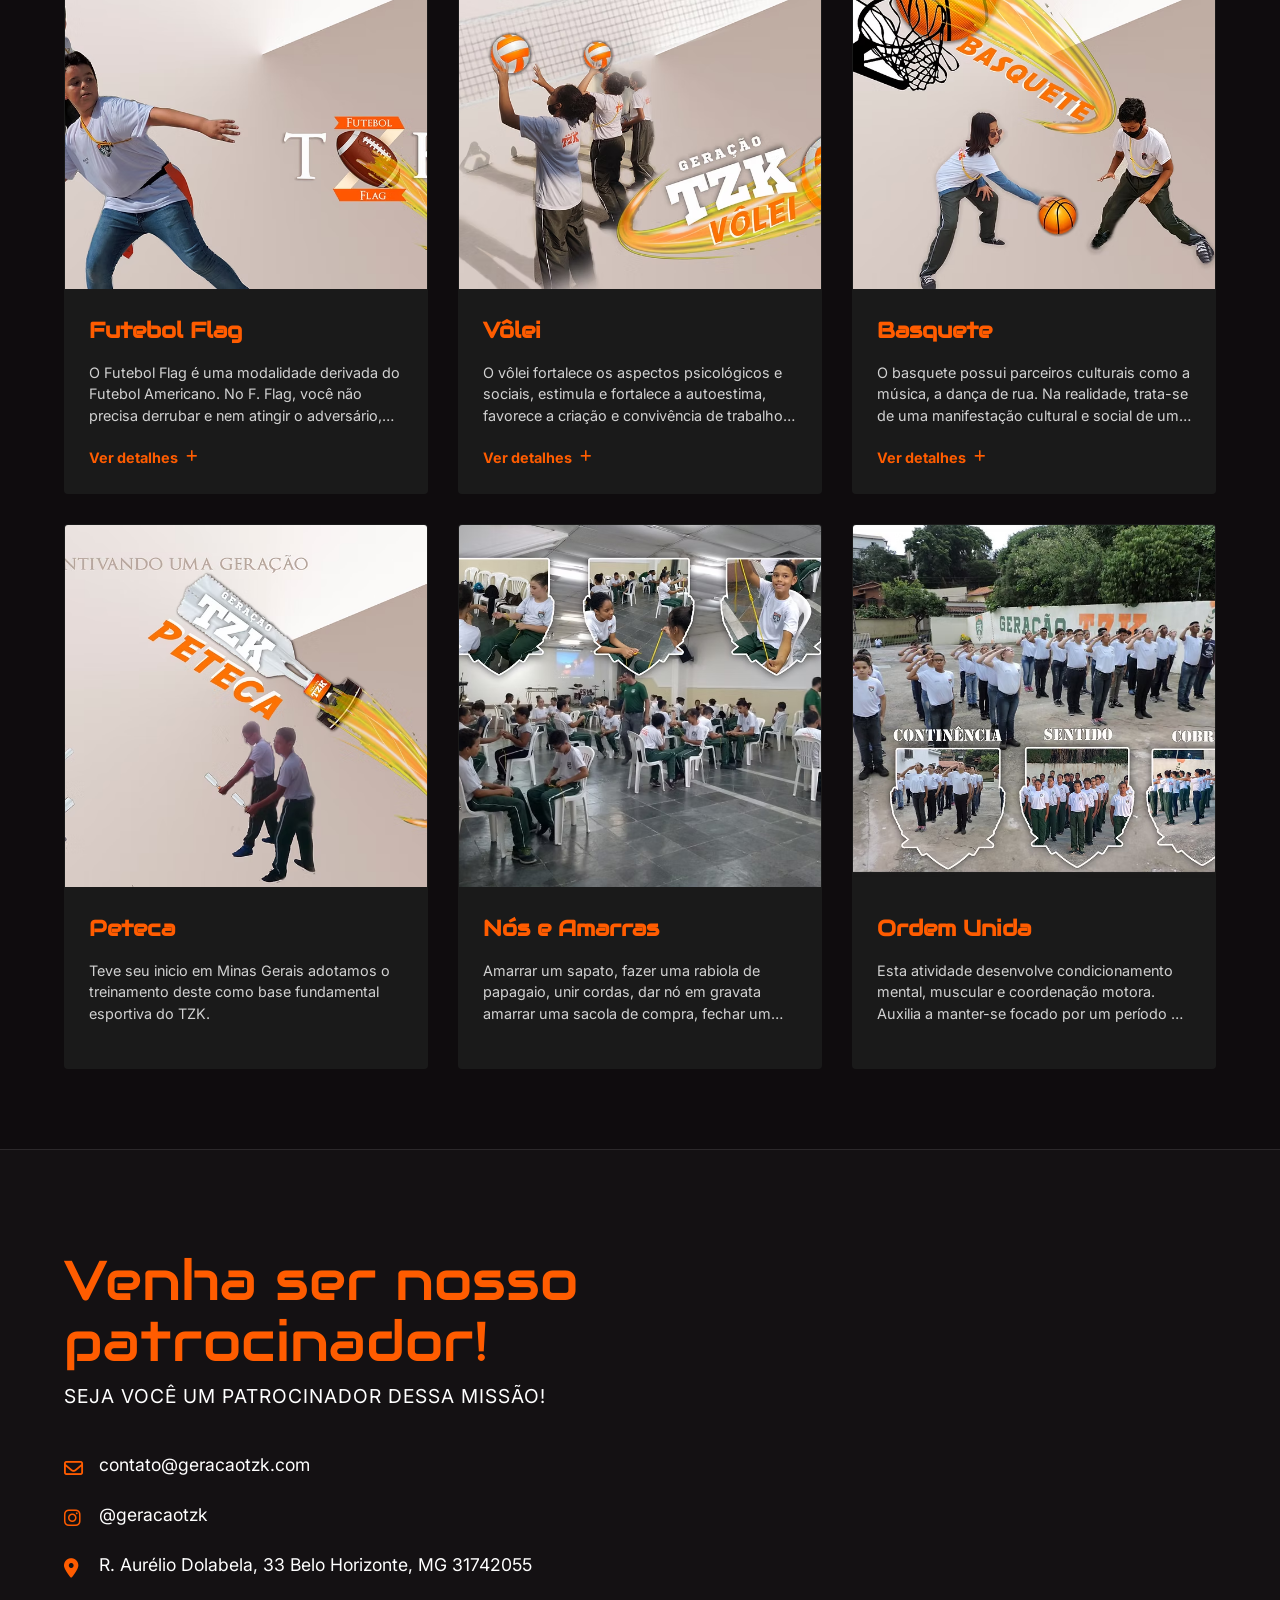
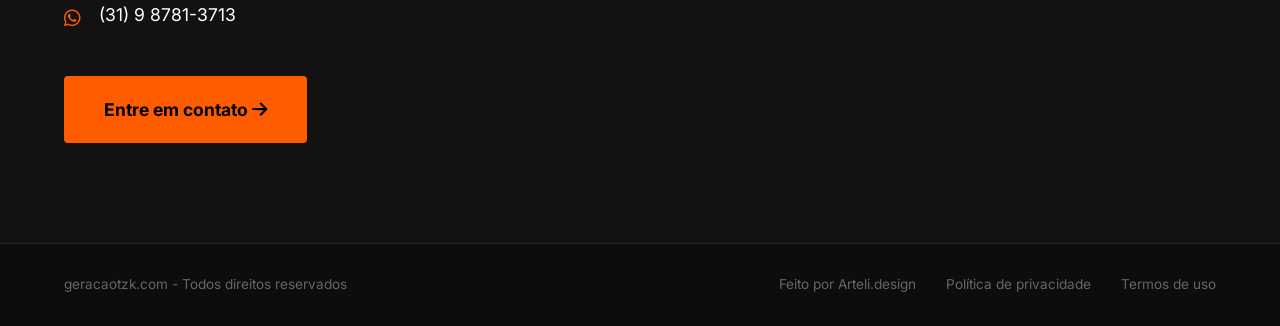
==== commit 74c56308: "Add files via upload" ====
--- a/index.html
+++ b/index.html
@@ -49,10 +49,11 @@
                     <li><a href="missao.html">Missão</a></li>
                     <li><a href="voluntarios.html">Voluntários</a></li>
                     <li><a href="index.html#main-footer">Contato</a></li>
+                    <li class="mobile-nav-item"><a href="https://app.geracaotzk.com">Entrar</a></li>
                 </ul>
 
                 <div class="nav-actions">
-                    <a href="#login" class="login-link">Entrar</a>
+                    <a href="https://app.geracaotzk.com" class="login-link">Entrar</a>
                     <a href="javascript:void(0)" class="donate-btn trigger-donation">FAÇA SUA DOAÇÃO</a>
                 </div>
 
@@ -76,7 +77,7 @@
                     <p class="cta-text">
                         <strong>Faça seu Tzedakah e nos ajude</strong>
                     </p>
-                    <a href="#contato" class="btn-contact">
+                    <a href="https://wa.me/5531987813713" target="_blank" class="btn-contact">
                         ENTRAR EM CONTATO <i class="fa-solid fa-arrow-right"></i>
                     </a>
                 </div>
--- a/style2.css
+++ b/style2.css
@@ -1656,3 +1656,7 @@
         font-size: 1rem;
     }
 }
+.mobile-nav-item { display: none; }
+@media (max-width: 992px) {
+    .mobile-nav-item { display: block !important; }
+}
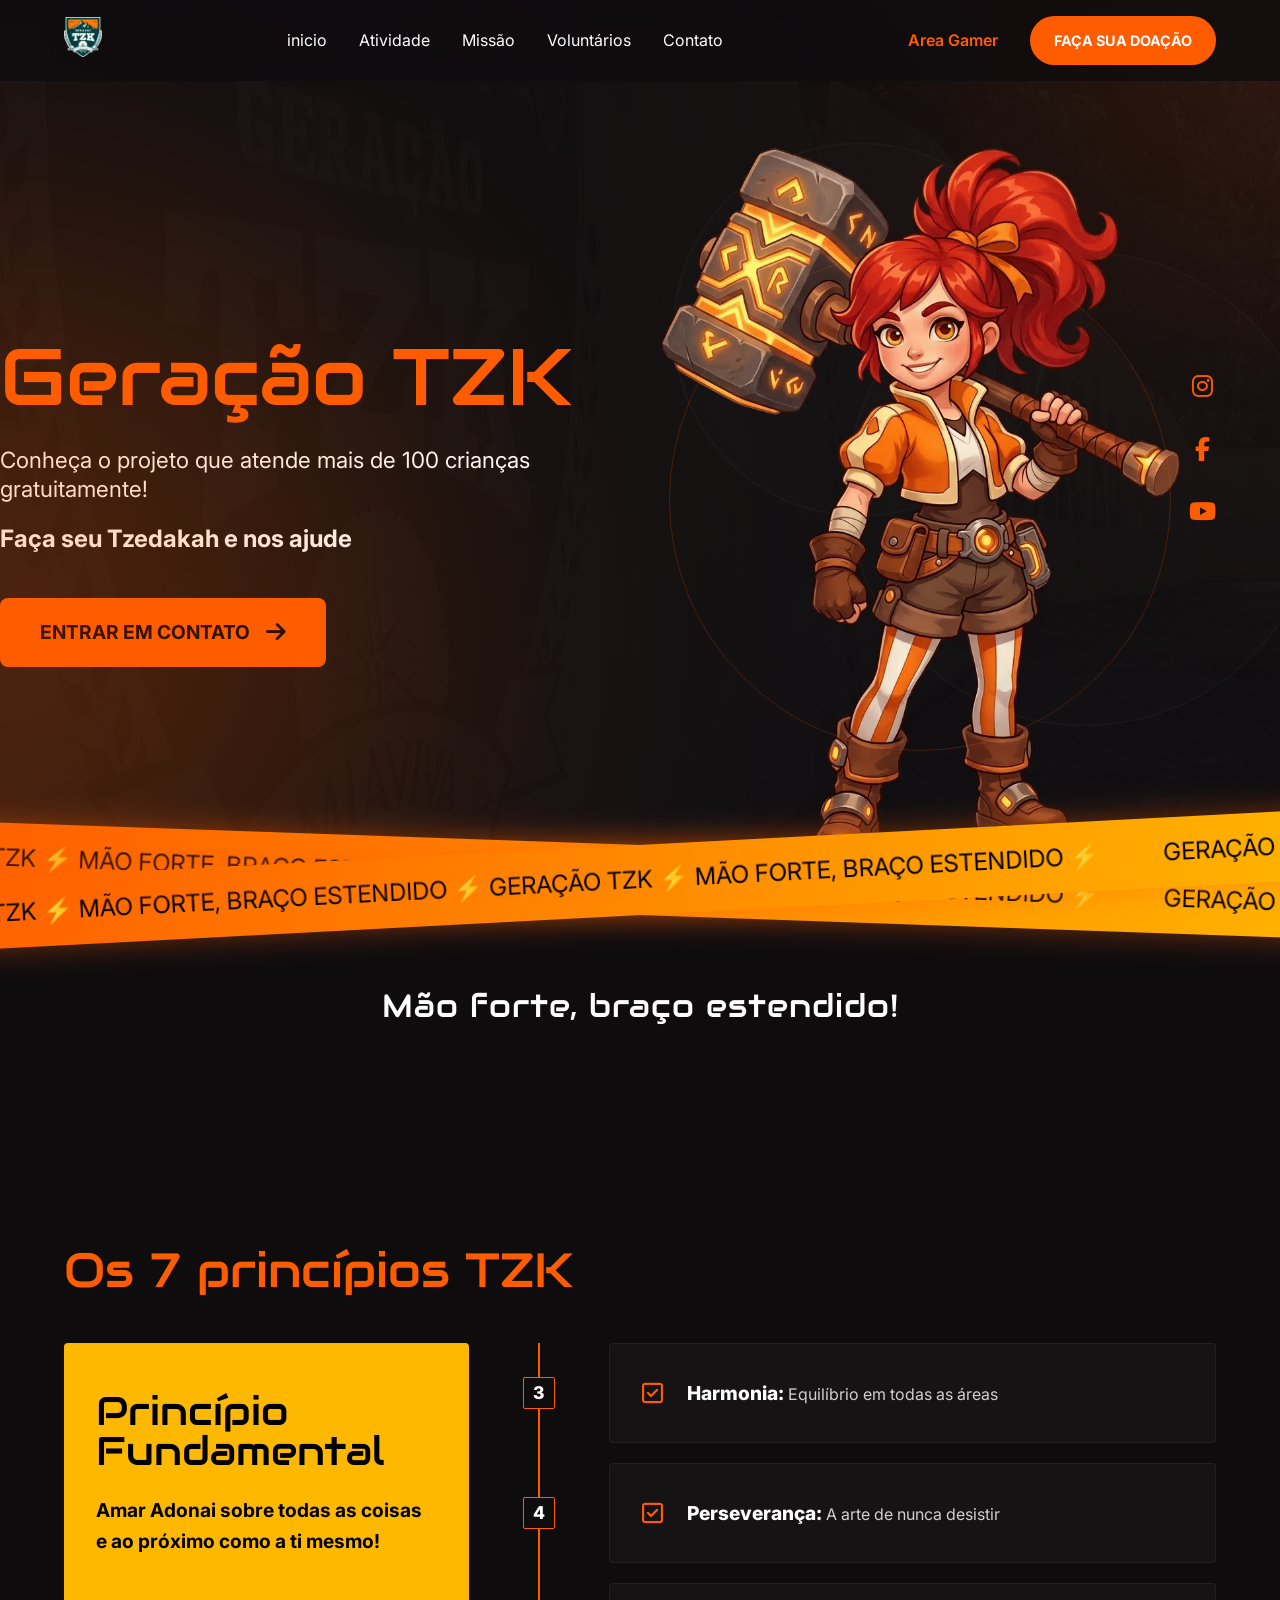
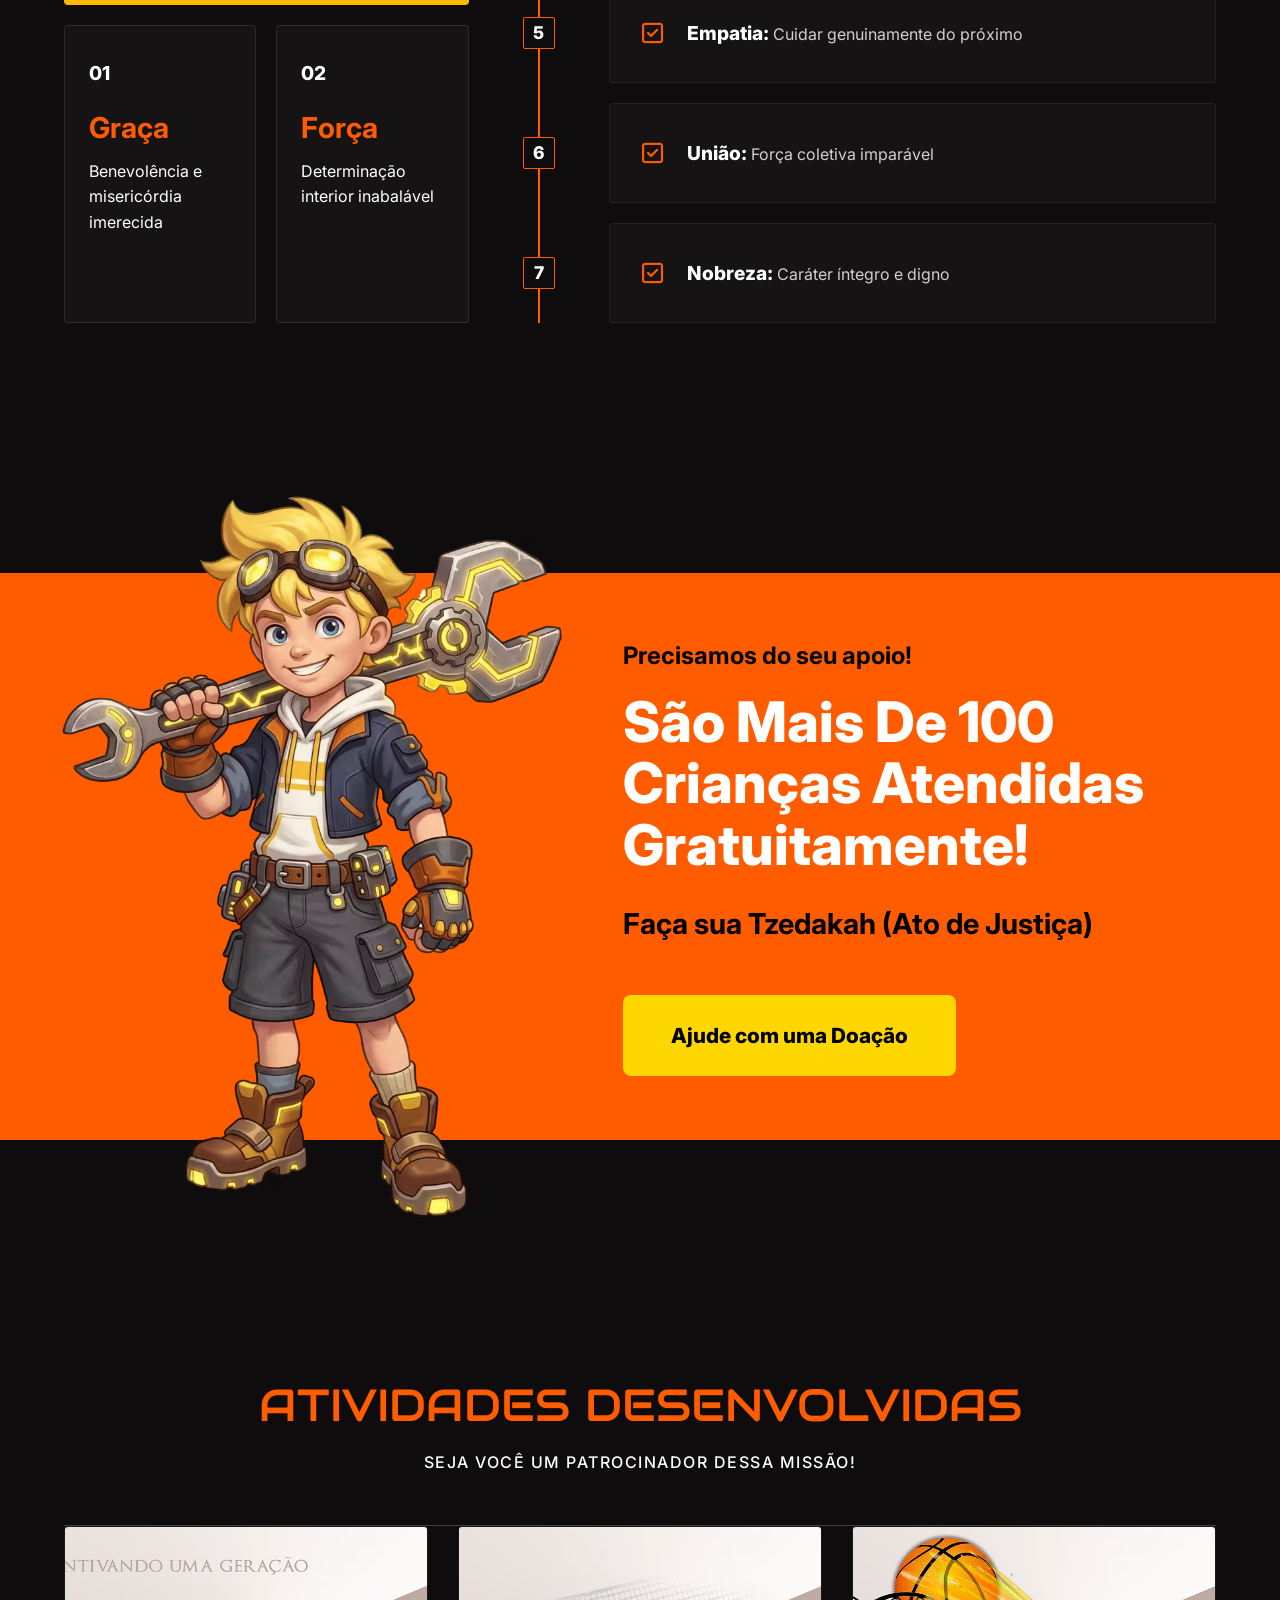
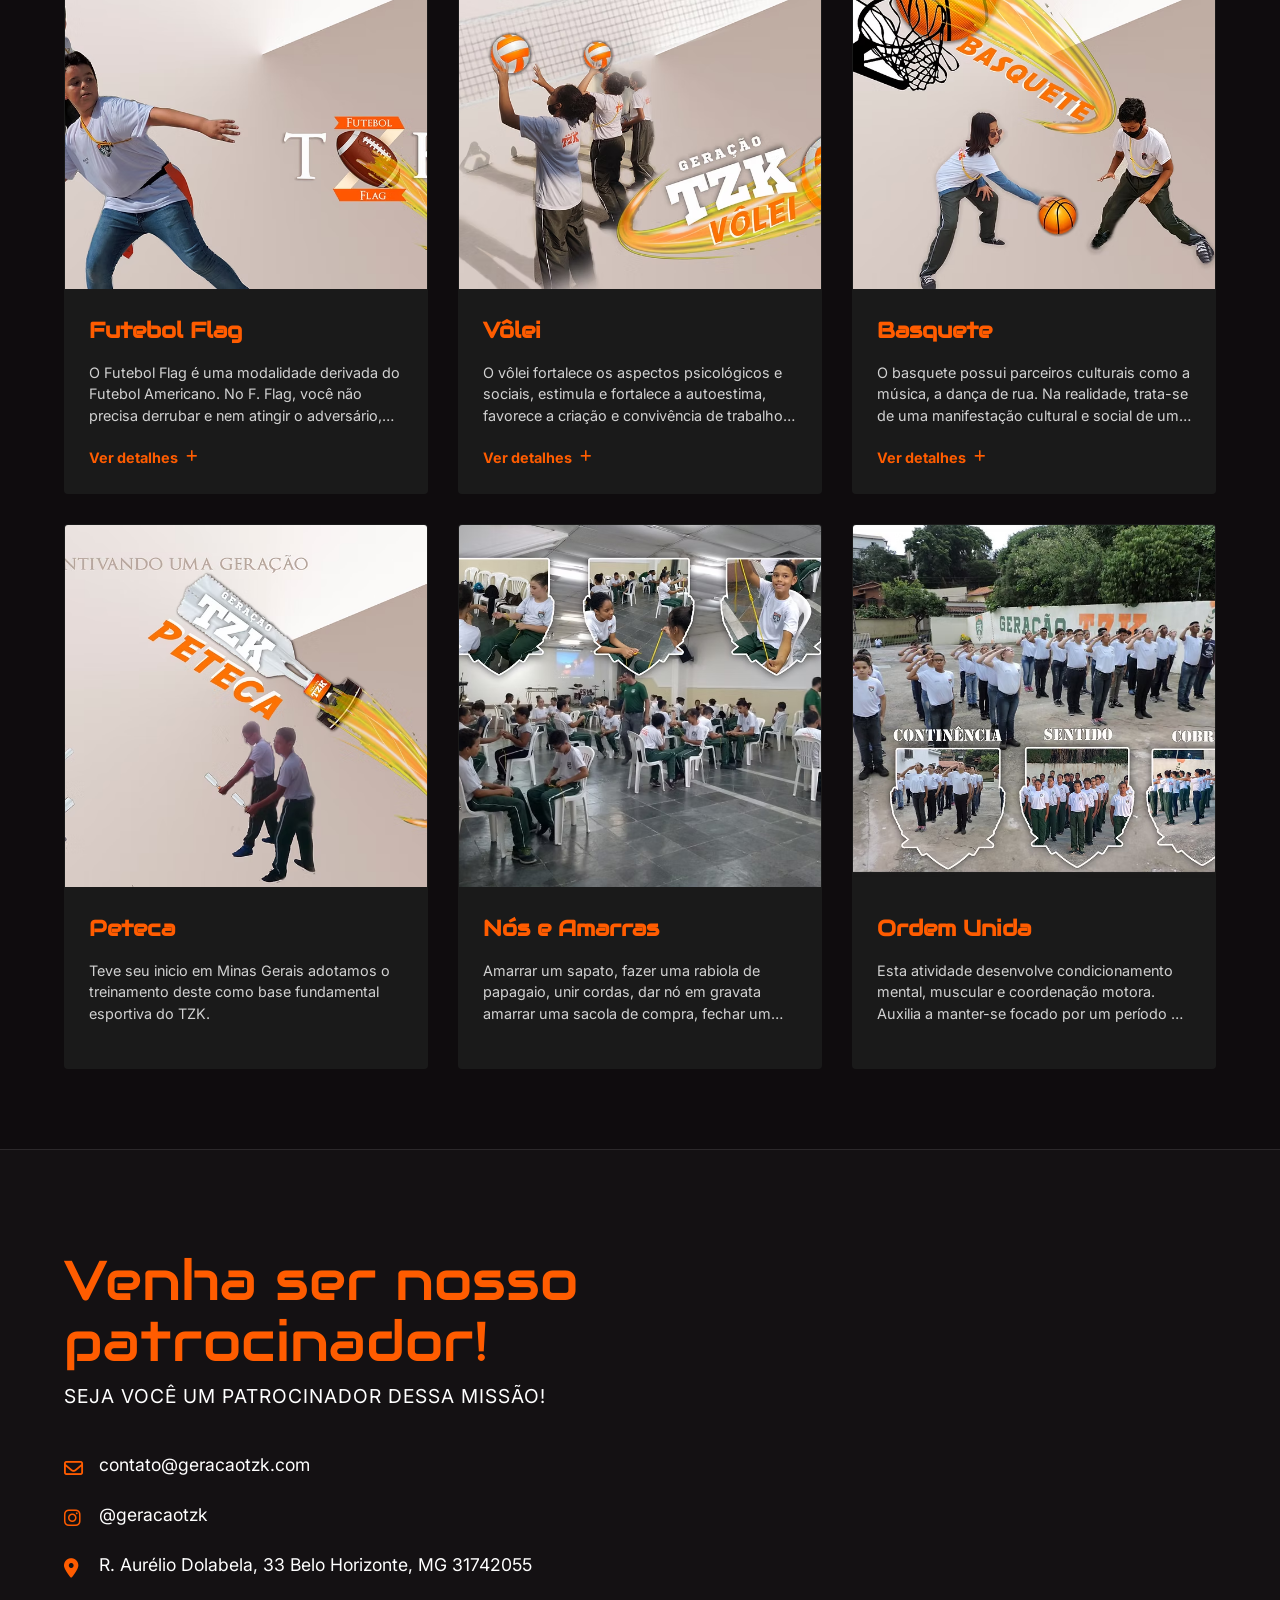
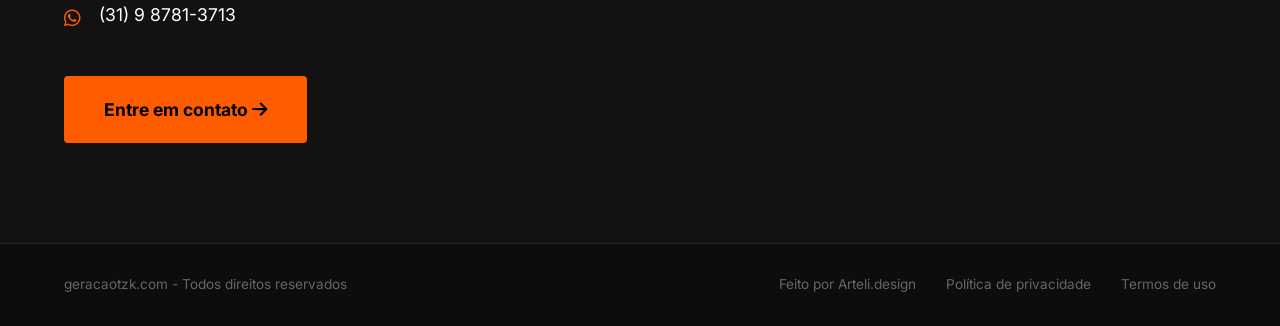
==== commit 17eb06cd: "Add files via upload" ====
--- a/index.html
+++ b/index.html
@@ -49,11 +49,11 @@
                     <li><a href="missao.html">Missão</a></li>
                     <li><a href="voluntarios.html">Voluntários</a></li>
                     <li><a href="index.html#main-footer">Contato</a></li>
-                    <li class="mobile-nav-item"><a href="https://app.geracaotzk.com">Entrar</a></li>
+                    <li class="mobile-nav-item"><a href="https://app.geracaotzk.com">Area Gamer</a></li>
                 </ul>
 
                 <div class="nav-actions">
-                    <a href="https://app.geracaotzk.com" class="login-link">Entrar</a>
+                    <a href="https://app.geracaotzk.com" class="login-link">Area Gamer</a>
                     <a href="javascript:void(0)" class="donate-btn trigger-donation">FAÇA SUA DOAÇÃO</a>
                 </div>
 
